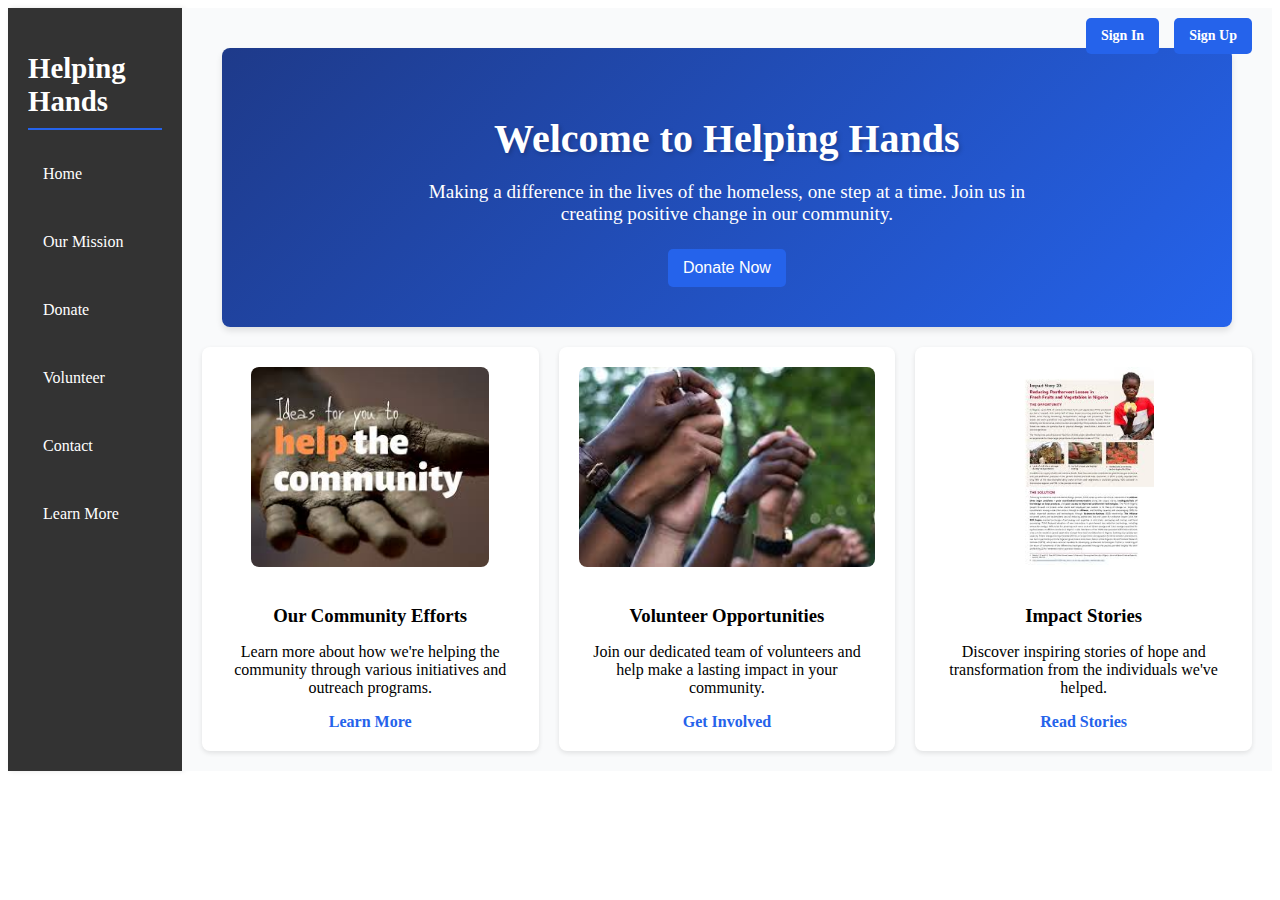
==== index.html @ ac312274 "Add files via upload" ====
<!DOCTYPE html>
<html lang="en">
<head>
    <meta charset="UTF-8">
    <meta name="viewport" content="width=device-width, initial-scale=1.0">
    <title>NGO Website by Gideon/Patrick</title>
    <link rel="stylesheet" href="css/styles.css">
    <style>
        /* Styles for the Sign-In/Sign-Up Section */
        .auth-section {
            position: absolute;
            top: 10px;
            right: 20px;
            display: flex;
            gap: 15px;
        }

        .auth-section a {
            text-decoration: none;
            background-color: #2563eb;
            color: white;
            padding: 10px 15px;
            border-radius: 5px;
            font-size: 14px;
            font-weight: bold;
            text-align: center;
            transition: background-color 0.3s ease;
        }

        .auth-section a:hover {
            background-color: #1e40af;
        }

        /* Container Styles */
        .container {
            position: relative;
            display: flex;
        }

        /* Sidebar Styles */
        .sidebar {
            width: 250px;
            background-color: #333;
            padding: 20px;
            box-shadow: 2px 0 5px rgba(0, 0, 0, 0.1);
        }

        .sidebar h2 {
            margin-bottom: 20px;
        }

        .sidebar nav a {
            display: block;
            text-decoration: none;
            color: white;
            margin: 20px 0;
            padding: 15px;
            border-radius: 5px;
            transition: background-color 0.3s ease;
        }

        .sidebar nav a:hover {
            background-color: #2563eb;
            color: white;
        }

        /* Main Content Styles */
        .main-content {
            flex-grow: 1;
            padding: 20px;
            background-color: #f9fafb;
        }

        .hero-section {
            text-align: center;
            padding: 20px;
            background-color: #1e3a8a;
            color: white;
            border-radius: 8px;
            margin-bottom: 20px;
        }

        .hero-section button {
            background-color: #2563eb;
            color: white;
            border: none;
            padding: 10px 15px;
            border-radius: 5px;
            font-size: 16px;
            cursor: pointer;
        }

        .hero-section button:hover {
            background-color: #1e40af;
        }

        .dashboard-sections {
            display: flex;
            gap: 20px;
            justify-content: space-around;
        }

        .dashboard-card {
            background-color: white;
            box-shadow: 0 2px 5px rgba(0, 0, 0, 0.1);
            padding: 20px;
            border-radius: 8px;
            width: 30%;
            text-align: center;
        }

        .dashboard-card img {
            max-width: 100%;
            border-radius: 8px;
            margin-bottom: 15px;
        }

        .dashboard-card h3 {
            margin-bottom: 10px;
        }

        .dashboard-card a {
            text-decoration: none;
            color: #2563eb;
            font-weight: bold;
        }
        /* Responsive Styles */
@media (max-width: 768px) {
    /* Adjust container to stack vertically */
    .container {
        flex-direction: column;
    }

    /* Adjust sidebar width and layout */
    .sidebar {
        width: 100%;
        padding: 15px;
        text-align: center;
    }

    .sidebar nav a {
        margin: 10px 0;
        padding: 10px;
    }

    /* Adjust main content padding */
    .main-content {
        padding: 15px;
    }

    /* Adjust hero section text and button size */
    .hero-section {
        padding: 15px;
    }

    .hero-section button {
        font-size: 14px;
        padding: 8px 12px;
    }

    /* Adjust dashboard card layout */
    .dashboard-sections {
        flex-direction: column;
        gap: 15px;
    }

    .dashboard-card {
        width: 100%;
    }

    /* Adjust auth-section layout */
    .auth-section {
        position: static;
        justify-content: center;
        margin-bottom: 10px;
    }

    .auth-section a {
        font-size: 12px;
        padding: 8px 10px;
    }
}

@media (max-width: 480px) {
    /* Further adjust sidebar and main content for very small screens */
    .sidebar {
        padding: 10px;
    }

    .sidebar nav a {
        padding: 8px;
        font-size: 14px;
    }

    .main-content {
        padding: 10px;
    }

    .hero-section {
        padding: 10px;
    }

    .hero-section button {
        font-size: 12px;
        padding: 6px 8px;
    }

    /* Adjust dashboard card spacing and width */
    .dashboard-sections {
        gap: 10px;
    }

    .dashboard-card {
        padding: 15px;
    }

    /* Adjust auth-section spacing */
    .auth-section a {
        padding: 6px 8px;
        font-size: 12px;
    }
}

        /* Add new styles for improved features */
        .hero-section {
            /* Existing styles remain... */
            background: linear-gradient(135deg, #1e3a8a 0%, #2563eb 100%);
            padding: 40px 20px;
            margin: 20px;
            box-shadow: 0 4px 6px rgba(0, 0, 0, 0.1);
        }

        .hero-section h1 {
            font-size: 2.5rem;
            margin-bottom: 1rem;
            text-shadow: 2px 2px 4px rgba(0, 0, 0, 0.2);
        }

        .hero-section p {
            font-size: 1.2rem;
            margin-bottom: 1.5rem;
            max-width: 600px;
            margin-left: auto;
            margin-right: auto;
        }

        .dashboard-card {
            /* Existing styles remain... */
            transition: transform 0.3s ease, box-shadow 0.3s ease;
        }

        .dashboard-card:hover {
            transform: translateY(-5px);
            box-shadow: 0 4px 15px rgba(0, 0, 0, 0.15);
        }

        .dashboard-card img {
            /* Existing styles remain... */
            height: 200px;
            object-fit: cover;
        }

        .sidebar h2 {
            color: #fff;
            font-size: 1.8rem;
            padding-bottom: 10px;
            border-bottom: 2px solid #2563eb;
        }

        /* Add animation for buttons */
        .hero-section button, .auth-section a {
            position: relative;
            overflow: hidden;
        }

        .hero-section button:after, .auth-section a:after {
            content: '';
            position: absolute;
            top: 50%;
            left: 50%;
            width: 0;
            height: 0;
            background: rgba(255, 255, 255, 0.2);
            border-radius: 50%;
            transform: translate(-50%, -50%);
            transition: width 0.3s ease, height 0.3s ease;
        }

        .hero-section button:hover:after, .auth-section a:hover:after {
            width: 200px;
            height: 200px;
        }

        /* Improve accessibility */
        .skip-to-main-content {
            position: absolute;
            left: -9999px;
            z-index: 999;
            padding: 1em;
            background-color: white;
            color: #2563eb;
            text-decoration: none;
        }

        .skip-to-main-content:focus {
            left: 50%;
            transform: translateX(-50%);
        }
    </style>
</head>
<body>
    <!-- Add skip link for accessibility -->
    <a href="#main-content" class="skip-to-main-content">Skip to main content</a>

    <div class="container">
        <!-- Sign-In/Sign-Up Section -->
        <div class="auth-section">
            <a href="signin.html">Sign In</a>
            <a href="signup.html">Sign Up</a>
        </div>

        <!-- Sidebar -->
        <aside class="sidebar">
            <h2>Helping Hands</h2>
            <nav>
                <a href="index.html">Home</a>
                <a href="mission.html">Our Mission</a>
                <a href="donate.html">Donate</a>
                <a href="volunteer.html">Volunteer</a>
                <a href="contact.html">Contact</a>
                <a href="learnmore.html">Learn More</a>
            </nav>
        </aside>

        <!-- Main Content Area -->
        <main class="main-content" id="main-content">
            <section class="hero-section">
                <h1>Welcome to Helping Hands</h1>
                <p>Making a difference in the lives of the homeless, one step at a time. Join us in creating positive change in our community.</p>
                <button onclick="document.location.href='donate.html'" aria-label="Donate Now">
                    Donate Now
                </button>
            </section>
            
            <section class="dashboard-sections">
                <!-- Update the dashboard cards with more semantic HTML and better accessibility -->
                <div class="dashboard-card">
                    <img src="hc1.jpg" alt="Volunteers helping community members" loading="lazy">
                    <h3>Our Community Efforts</h3>
                    <p>Learn more about how we're helping the community through various initiatives and outreach programs.</p>
                    <a href="community.html" aria-label="Learn more about our community efforts">Learn More</a>
                </div>
                <div class="dashboard-card">
                    <img src="vu1.jpg" alt="Group of volunteers working together" loading="lazy">
                    <h3>Volunteer Opportunities</h3>
                    <p>Join our dedicated team of volunteers and help make a lasting impact in your community.</p>
                    <a href="volunteer.html" aria-label="Learn about volunteer opportunities">Get Involved</a>
                </div>
                <div class="dashboard-card">
                    <img src="ip1.jpg" alt="Success stories from our community" loading="lazy">
                    <h3>Impact Stories</h3>
                    <p>Discover inspiring stories of hope and transformation from the individuals we've helped.</p>
                    <a href="stories.html" aria-label="Read our impact stories">Read Stories</a>
                </div>
            </section>
        </main>
    </div>

    <!-- Add this line just before closing body tag -->
    <script src="js/main.js"></script>
</body>
</html>
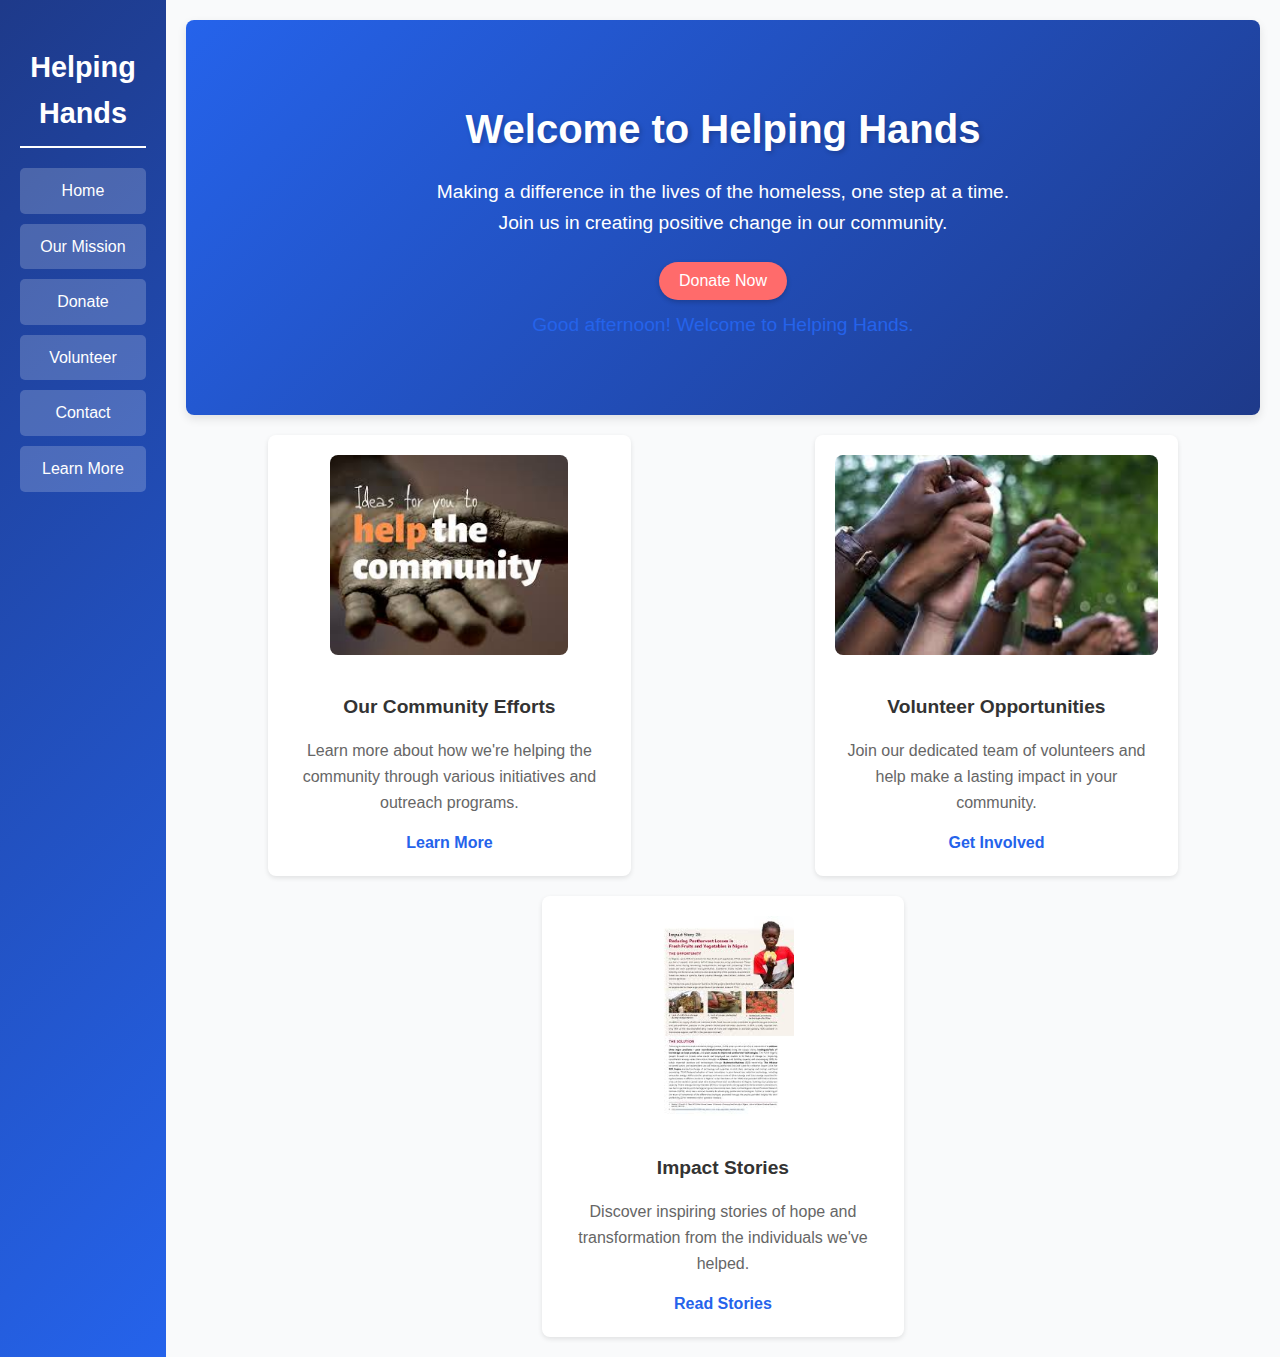
==== commit 7e3ffaf2: "updated index.html" ====
--- a/index.html
+++ b/index.html
@@ -3,301 +3,26 @@
 <head>
     <meta charset="UTF-8">
     <meta name="viewport" content="width=device-width, initial-scale=1.0">
-    <title>NGO Website by Gideon/Patrick</title>
+    <title>Helping Hands | NGO Website</title>
     <link rel="stylesheet" href="css/styles.css">
     <style>
-        /* Styles for the Sign-In/Sign-Up Section */
-        .auth-section {
-            position: absolute;
-            top: 10px;
-            right: 20px;
-            display: flex;
-            gap: 15px;
-        }
-
-        .auth-section a {
-            text-decoration: none;
-            background-color: #2563eb;
-            color: white;
-            padding: 10px 15px;
-            border-radius: 5px;
-            font-size: 14px;
-            font-weight: bold;
-            text-align: center;
-            transition: background-color 0.3s ease;
-        }
-
-        .auth-section a:hover {
-            background-color: #1e40af;
-        }
-
-        /* Container Styles */
-        .container {
-            position: relative;
-            display: flex;
-        }
-
-        /* Sidebar Styles */
-        .sidebar {
-            width: 250px;
-            background-color: #333;
-            padding: 20px;
-            box-shadow: 2px 0 5px rgba(0, 0, 0, 0.1);
-        }
-
-        .sidebar h2 {
-            margin-bottom: 20px;
-        }
-
-        .sidebar nav a {
-            display: block;
-            text-decoration: none;
-            color: white;
-            margin: 20px 0;
-            padding: 15px;
-            border-radius: 5px;
-            transition: background-color 0.3s ease;
-        }
-
-        .sidebar nav a:hover {
-            background-color: #2563eb;
-            color: white;
-        }
-
-        /* Main Content Styles */
-        .main-content {
-            flex-grow: 1;
-            padding: 20px;
-            background-color: #f9fafb;
-        }
-
-        .hero-section {
-            text-align: center;
-            padding: 20px;
-            background-color: #1e3a8a;
-            color: white;
-            border-radius: 8px;
-            margin-bottom: 20px;
-        }
-
-        .hero-section button {
-            background-color: #2563eb;
-            color: white;
-            border: none;
-            padding: 10px 15px;
-            border-radius: 5px;
-            font-size: 16px;
-            cursor: pointer;
-        }
-
-        .hero-section button:hover {
-            background-color: #1e40af;
-        }
-
-        .dashboard-sections {
-            display: flex;
-            gap: 20px;
-            justify-content: space-around;
-        }
-
-        .dashboard-card {
-            background-color: white;
-            box-shadow: 0 2px 5px rgba(0, 0, 0, 0.1);
-            padding: 20px;
-            border-radius: 8px;
-            width: 30%;
-            text-align: center;
-        }
-
-        .dashboard-card img {
-            max-width: 100%;
-            border-radius: 8px;
-            margin-bottom: 15px;
-        }
-
-        .dashboard-card h3 {
-            margin-bottom: 10px;
-        }
-
-        .dashboard-card a {
-            text-decoration: none;
-            color: #2563eb;
-            font-weight: bold;
-        }
-        /* Responsive Styles */
-@media (max-width: 768px) {
-    /* Adjust container to stack vertically */
-    .container {
-        flex-direction: column;
-    }
-
-    /* Adjust sidebar width and layout */
-    .sidebar {
-        width: 100%;
-        padding: 15px;
-        text-align: center;
-    }
-
-    .sidebar nav a {
-        margin: 10px 0;
-        padding: 10px;
-    }
-
-    /* Adjust main content padding */
-    .main-content {
-        padding: 15px;
-    }
-
-    /* Adjust hero section text and button size */
-    .hero-section {
-        padding: 15px;
-    }
-
-    .hero-section button {
-        font-size: 14px;
-        padding: 8px 12px;
-    }
-
-    /* Adjust dashboard card layout */
-    .dashboard-sections {
-        flex-direction: column;
-        gap: 15px;
-    }
-
-    .dashboard-card {
-        width: 100%;
-    }
-
-    /* Adjust auth-section layout */
-    .auth-section {
-        position: static;
-        justify-content: center;
-        margin-bottom: 10px;
-    }
-
-    .auth-section a {
-        font-size: 12px;
-        padding: 8px 10px;
-    }
-}
-
-@media (max-width: 480px) {
-    /* Further adjust sidebar and main content for very small screens */
-    .sidebar {
-        padding: 10px;
-    }
-
-    .sidebar nav a {
-        padding: 8px;
-        font-size: 14px;
-    }
-
-    .main-content {
-        padding: 10px;
-    }
-
-    .hero-section {
-        padding: 10px;
-    }
-
-    .hero-section button {
-        font-size: 12px;
-        padding: 6px 8px;
-    }
-
-    /* Adjust dashboard card spacing and width */
-    .dashboard-sections {
-        gap: 10px;
-    }
-
-    .dashboard-card {
-        padding: 15px;
-    }
-
-    /* Adjust auth-section spacing */
-    .auth-section a {
-        padding: 6px 8px;
-        font-size: 12px;
-    }
-}
-
-        /* Add new styles for improved features */
-        .hero-section {
-            /* Existing styles remain... */
-            background: linear-gradient(135deg, #1e3a8a 0%, #2563eb 100%);
-            padding: 40px 20px;
-            margin: 20px;
-            box-shadow: 0 4px 6px rgba(0, 0, 0, 0.1);
-        }
-
-        .hero-section h1 {
-            font-size: 2.5rem;
-            margin-bottom: 1rem;
-            text-shadow: 2px 2px 4px rgba(0, 0, 0, 0.2);
-        }
-
-        .hero-section p {
-            font-size: 1.2rem;
-            margin-bottom: 1.5rem;
-            max-width: 600px;
-            margin-left: auto;
-            margin-right: auto;
-        }
-
-        .dashboard-card {
-            /* Existing styles remain... */
-            transition: transform 0.3s ease, box-shadow 0.3s ease;
-        }
-
-        .dashboard-card:hover {
-            transform: translateY(-5px);
-            box-shadow: 0 4px 15px rgba(0, 0, 0, 0.15);
-        }
-
-        .dashboard-card img {
-            /* Existing styles remain... */
-            height: 200px;
-            object-fit: cover;
-        }
-
-        .sidebar h2 {
-            color: #fff;
-            font-size: 1.8rem;
-            padding-bottom: 10px;
-            border-bottom: 2px solid #2563eb;
-        }
-
-        /* Add animation for buttons */
-        .hero-section button, .auth-section a {
-            position: relative;
-            overflow: hidden;
-        }
-
-        .hero-section button:after, .auth-section a:after {
-            content: '';
-            position: absolute;
-            top: 50%;
-            left: 50%;
-            width: 0;
-            height: 0;
-            background: rgba(255, 255, 255, 0.2);
-            border-radius: 50%;
-            transform: translate(-50%, -50%);
-            transition: width 0.3s ease, height 0.3s ease;
-        }
-
-        .hero-section button:hover:after, .auth-section a:hover:after {
-            width: 200px;
-            height: 200px;
-        }
-
-        /* Improve accessibility */
+        /* General Body Styling */
+        body {
+            font-family: 'Arial', sans-serif;
+            margin: 0;
+            padding: 0;
+            background-color: #f4f7fc;
+            color: #333;
+            line-height: 1.6;
+        }
+
+        /* Skip Link for Accessibility */
         .skip-to-main-content {
             position: absolute;
             left: -9999px;
             z-index: 999;
             padding: 1em;
-            background-color: white;
+            background-color: #fff;
             color: #2563eb;
             text-decoration: none;
         }
@@ -306,19 +31,165 @@
             left: 50%;
             transform: translateX(-50%);
         }
+
+        /* Container Styling */
+        .container {
+            display: flex;
+        }
+
+        /* Sidebar Styling */
+        .sidebar {
+            width: 250px;
+            background: linear-gradient(135deg, #1e3a8a, #2563eb);
+            color: #fff;
+            padding: 20px;
+            text-align: center;
+            box-shadow: 2px 0 5px rgba(0, 0, 0, 0.1);
+        }
+
+        .sidebar h2 {
+            font-size: 1.8rem;
+            border-bottom: 2px solid #fff;
+            padding-bottom: 10px;
+            margin-bottom: 20px;
+        }
+
+        .sidebar nav a {
+            display: block;
+            text-decoration: none;
+            color: #fff;
+            background-color: rgba(255, 255, 255, 0.2);
+            margin: 10px 0;
+            padding: 10px;
+            border-radius: 5px;
+            font-size: 16px;
+            transition: all 0.3s ease;
+        }
+
+        .sidebar nav a:hover {
+            background-color: #fff;
+            color: #2563eb;
+            font-weight: bold;
+        }
+
+        /* Main Content Styling */
+        .main-content {
+            flex-grow: 1;
+            padding: 20px;
+            background: #f9fafb;
+        }
+
+        /* Hero Section Styling */
+        .hero-section {
+            text-align: center;
+            background: linear-gradient(135deg, #2563eb, #1e3a8a);
+            color: #fff;
+            padding: 50px 20px;
+            margin-bottom: 20px;
+            border-radius: 8px;
+            box-shadow: 0 4px 10px rgba(0, 0, 0, 0.1);
+        }
+
+        .hero-section h1 {
+            font-size: 2.5rem;
+            text-shadow: 2px 2px 5px rgba(0, 0, 0, 0.2);
+            margin-bottom: 1rem;
+        }
+
+        .hero-section p {
+            font-size: 1.2rem;
+            max-width: 600px;
+            margin: 0 auto 1.5rem;
+        }
+
+        .hero-section button {
+            background-color: #ff6b6b;
+            color: #fff;
+            border: none;
+            padding: 10px 20px;
+            border-radius: 25px;
+            font-size: 16px;
+            cursor: pointer;
+            box-shadow: 0 2px 5px rgba(0, 0, 0, 0.2);
+            transition: background-color 0.3s ease, transform 0.2s ease;
+        }
+
+        .hero-section button:hover {
+            background-color: #ff4757;
+            transform: scale(1.05);
+        }
+
+        /* Dashboard Section Styling */
+        .dashboard-sections {
+            display: flex;
+            gap: 20px;
+            justify-content: space-around;
+            flex-wrap: wrap;
+        }
+
+        .dashboard-card {
+            background: #fff;
+            padding: 20px;
+            border-radius: 8px;
+            text-align: center;
+            box-shadow: 0 2px 5px rgba(0, 0, 0, 0.1);
+            width: 30%;
+            min-width: 250px;
+            transition: transform 0.3s ease, box-shadow 0.3s ease;
+        }
+
+        .dashboard-card:hover {
+            transform: translateY(-5px);
+            box-shadow: 0 4px 15px rgba(0, 0, 0, 0.15);
+        }
+
+        .dashboard-card img {
+            max-width: 100%;
+            height: 200px;
+            object-fit: cover;
+            border-radius: 8px;
+            margin-bottom: 10px;
+        }
+
+        .dashboard-card h3 {
+            font-size: 1.2rem;
+            margin-bottom: 10px;
+        }
+
+        .dashboard-card p {
+            font-size: 1rem;
+            color: #666;
+            margin-bottom: 15px;
+        }
+
+        .dashboard-card a {
+            text-decoration: none;
+            color: #2563eb;
+            font-weight: bold;
+        }
+
+        .dashboard-card a:hover {
+            color: #1e3a8a;
+            text-decoration: underline;
+        }
+
+        /* Responsive Design */
+        @media (max-width: 768px) {
+            .container {
+                flex-direction: column;
+            }
+
+            .dashboard-card {
+                width: 100%;
+                margin-bottom: 20px;
+            }
+        }
     </style>
 </head>
 <body>
-    <!-- Add skip link for accessibility -->
     <a href="#main-content" class="skip-to-main-content">Skip to main content</a>
 
     <div class="container">
-        <!-- Sign-In/Sign-Up Section -->
-        <div class="auth-section">
-            <a href="signin.html">Sign In</a>
-            <a href="signup.html">Sign Up</a>
-        </div>
-
         <!-- Sidebar -->
         <aside class="sidebar">
             <h2>Helping Hands</h2>
@@ -332,41 +203,112 @@
             </nav>
         </aside>
 
-        <!-- Main Content Area -->
+        <!-- Main Content -->
         <main class="main-content" id="main-content">
             <section class="hero-section">
                 <h1>Welcome to Helping Hands</h1>
                 <p>Making a difference in the lives of the homeless, one step at a time. Join us in creating positive change in our community.</p>
-                <button onclick="document.location.href='donate.html'" aria-label="Donate Now">
-                    Donate Now
-                </button>
+                <button onclick="document.location.href='donate.html'">Donate Now</button>
             </section>
             
             <section class="dashboard-sections">
-                <!-- Update the dashboard cards with more semantic HTML and better accessibility -->
                 <div class="dashboard-card">
-                    <img src="hc1.jpg" alt="Volunteers helping community members" loading="lazy">
+                    <img src="hc1.jpg" alt="Community Assistance">
                     <h3>Our Community Efforts</h3>
                     <p>Learn more about how we're helping the community through various initiatives and outreach programs.</p>
-                    <a href="community.html" aria-label="Learn more about our community efforts">Learn More</a>
+                    <a href="community.html">Learn More</a>
                 </div>
                 <div class="dashboard-card">
-                    <img src="vu1.jpg" alt="Group of volunteers working together" loading="lazy">
+                    <img src="vu1.jpg" alt="Volunteer Work">
                     <h3>Volunteer Opportunities</h3>
                     <p>Join our dedicated team of volunteers and help make a lasting impact in your community.</p>
-                    <a href="volunteer.html" aria-label="Learn about volunteer opportunities">Get Involved</a>
+                    <a href="volunteer.html">Get Involved</a>
                 </div>
                 <div class="dashboard-card">
-                    <img src="ip1.jpg" alt="Success stories from our community" loading="lazy">
+                    <img src="ip1.jpg" alt="Impact Stories">
                     <h3>Impact Stories</h3>
                     <p>Discover inspiring stories of hope and transformation from the individuals we've helped.</p>
-                    <a href="stories.html" aria-label="Read our impact stories">Read Stories</a>
+                    <a href="stories.html">Read Stories</a>
                 </div>
             </section>
         </main>
     </div>
-
-    <!-- Add this line just before closing body tag -->
-    <script src="js/main.js"></script>
+    <script>
+        // JavaScript code to enhance interactivity and dynamics
+    
+        // Function to display a dynamic welcome message
+        document.addEventListener("DOMContentLoaded", () => {
+            const welcomeMessage = document.createElement("p");
+            const currentHour = new Date().getHours();
+            let message = "Welcome!";
+    
+            if (currentHour < 12) {
+                message = "Good morning! Welcome to Helping Hands.";
+            } else if (currentHour < 18) {
+                message = "Good afternoon! Welcome to Helping Hands.";
+            } else {
+                message = "Good evening! Welcome to Helping Hands.";
+            }
+    
+            welcomeMessage.textContent = message;
+            welcomeMessage.style.fontSize = "1.2rem";
+            welcomeMessage.style.marginTop = "10px";
+            welcomeMessage.style.color = "#2563eb";
+    
+            const heroSection = document.querySelector(".hero-section");
+            heroSection.appendChild(welcomeMessage);
+        });
+    
+        // Smooth scroll for sidebar links
+        document.querySelectorAll(".sidebar nav a").forEach(link => {
+            link.addEventListener("click", event => {
+                const targetId = link.getAttribute("href").split(".html")[0];
+                const targetElement = document.querySelector(`#${targetId}`);
+                if (targetElement) {
+                    event.preventDefault();
+                    targetElement.scrollIntoView({ behavior: "smooth" });
+                }
+            });
+        });
+    
+        // Highlight the active link in the sidebar
+        document.querySelectorAll(".sidebar nav a").forEach(link => {
+            link.addEventListener("click", () => {
+                document.querySelectorAll(".sidebar nav a").forEach(l => l.classList.remove("active"));
+                link.classList.add("active");
+            });
+        });
+    
+        // Add hover animations for dashboard cards
+        document.querySelectorAll(".dashboard-card").forEach(card => {
+            card.addEventListener("mouseover", () => {
+                card.style.transform = "scale(1.05)";
+                card.style.boxShadow = "0 6px 20px rgba(0, 0, 0, 0.2)";
+            });
+    
+            card.addEventListener("mouseleave", () => {
+                card.style.transform = "scale(1)";
+                card.style.boxShadow = "0 4px 15px rgba(0, 0, 0, 0.1)";
+            });
+        });
+    
+        // Alert message when user clicks on "Donate Now"
+        const donateButton = document.querySelector(".hero-section button");
+        donateButton.addEventListener("click", () => {
+            alert("Thank you for your generosity! Redirecting to the Donate page...");
+        });
+    
+        // Real-time date display in the sidebar
+        const sidebar = document.querySelector(".sidebar");
+        const dateElement = document.createElement("p");
+        dateElement.style.color = "#fff";
+        dateElement.style.marginTop = "15px";
+        setInterval(() => {
+            const now = new Date();
+            dateElement.textContent = `Today's Date: ${now.toLocaleDateString()} - ${now.toLocaleTimeString()}`;
+        }, 1000);
+        sidebar.appendChild(dateElement);
+    </script>
+    
 </body>
 </html>
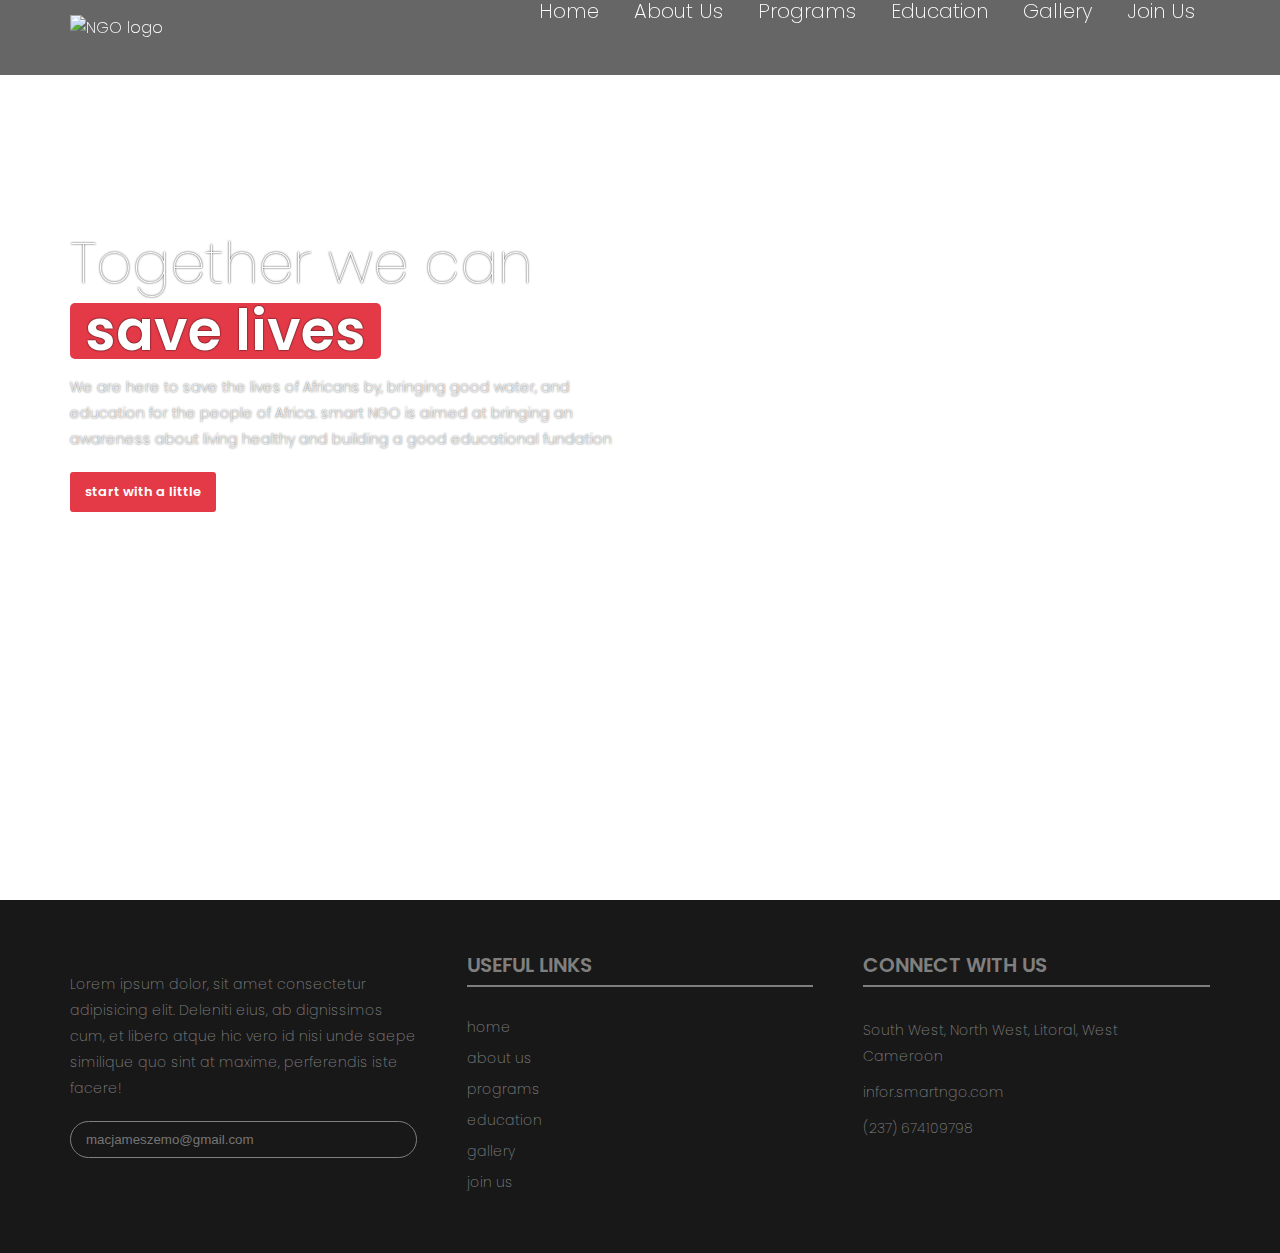
==== commit 0aa8d6ee: "Add files via upload" ====
--- a/index.html
+++ b/index.html
@@ -3,312 +3,100 @@
 <head>
     <meta charset="UTF-8">
     <meta name="viewport" content="width=device-width, initial-scale=1.0">
-    <title>Helping Hands | NGO Website</title>
-    <link rel="stylesheet" href="css/styles.css">
-    <style>
-        /* General Body Styling */
-        body {
-            font-family: 'Arial', sans-serif;
-            margin: 0;
-            padding: 0;
-            background-color: #f4f7fc;
-            color: #333;
-            line-height: 1.6;
-        }
-
-        /* Skip Link for Accessibility */
-        .skip-to-main-content {
-            position: absolute;
-            left: -9999px;
-            z-index: 999;
-            padding: 1em;
-            background-color: #fff;
-            color: #2563eb;
-            text-decoration: none;
-        }
-
-        .skip-to-main-content:focus {
-            left: 50%;
-            transform: translateX(-50%);
-        }
-
-        /* Container Styling */
-        .container {
-            display: flex;
-        }
-
-        /* Sidebar Styling */
-        .sidebar {
-            width: 250px;
-            background: linear-gradient(135deg, #1e3a8a, #2563eb);
-            color: #fff;
-            padding: 20px;
-            text-align: center;
-            box-shadow: 2px 0 5px rgba(0, 0, 0, 0.1);
-        }
-
-        .sidebar h2 {
-            font-size: 1.8rem;
-            border-bottom: 2px solid #fff;
-            padding-bottom: 10px;
-            margin-bottom: 20px;
-        }
-
-        .sidebar nav a {
-            display: block;
-            text-decoration: none;
-            color: #fff;
-            background-color: rgba(255, 255, 255, 0.2);
-            margin: 10px 0;
-            padding: 10px;
-            border-radius: 5px;
-            font-size: 16px;
-            transition: all 0.3s ease;
-        }
-
-        .sidebar nav a:hover {
-            background-color: #fff;
-            color: #2563eb;
-            font-weight: bold;
-        }
-
-        /* Main Content Styling */
-        .main-content {
-            flex-grow: 1;
-            padding: 20px;
-            background: #f9fafb;
-        }
-
-        /* Hero Section Styling */
-        .hero-section {
-            text-align: center;
-            background: linear-gradient(135deg, #2563eb, #1e3a8a);
-            color: #fff;
-            padding: 50px 20px;
-            margin-bottom: 20px;
-            border-radius: 8px;
-            box-shadow: 0 4px 10px rgba(0, 0, 0, 0.1);
-        }
-
-        .hero-section h1 {
-            font-size: 2.5rem;
-            text-shadow: 2px 2px 5px rgba(0, 0, 0, 0.2);
-            margin-bottom: 1rem;
-        }
-
-        .hero-section p {
-            font-size: 1.2rem;
-            max-width: 600px;
-            margin: 0 auto 1.5rem;
-        }
-
-        .hero-section button {
-            background-color: #ff6b6b;
-            color: #fff;
-            border: none;
-            padding: 10px 20px;
-            border-radius: 25px;
-            font-size: 16px;
-            cursor: pointer;
-            box-shadow: 0 2px 5px rgba(0, 0, 0, 0.2);
-            transition: background-color 0.3s ease, transform 0.2s ease;
-        }
-
-        .hero-section button:hover {
-            background-color: #ff4757;
-            transform: scale(1.05);
-        }
-
-        /* Dashboard Section Styling */
-        .dashboard-sections {
-            display: flex;
-            gap: 20px;
-            justify-content: space-around;
-            flex-wrap: wrap;
-        }
-
-        .dashboard-card {
-            background: #fff;
-            padding: 20px;
-            border-radius: 8px;
-            text-align: center;
-            box-shadow: 0 2px 5px rgba(0, 0, 0, 0.1);
-            width: 30%;
-            min-width: 250px;
-            transition: transform 0.3s ease, box-shadow 0.3s ease;
-        }
-
-        .dashboard-card:hover {
-            transform: translateY(-5px);
-            box-shadow: 0 4px 15px rgba(0, 0, 0, 0.15);
-        }
-
-        .dashboard-card img {
-            max-width: 100%;
-            height: 200px;
-            object-fit: cover;
-            border-radius: 8px;
-            margin-bottom: 10px;
-        }
-
-        .dashboard-card h3 {
-            font-size: 1.2rem;
-            margin-bottom: 10px;
-        }
-
-        .dashboard-card p {
-            font-size: 1rem;
-            color: #666;
-            margin-bottom: 15px;
-        }
-
-        .dashboard-card a {
-            text-decoration: none;
-            color: #2563eb;
-            font-weight: bold;
-        }
-
-        .dashboard-card a:hover {
-            color: #1e3a8a;
-            text-decoration: underline;
-        }
-
-        /* Responsive Design */
-        @media (max-width: 768px) {
-            .container {
-                flex-direction: column;
-            }
-
-            .dashboard-card {
-                width: 100%;
-                margin-bottom: 20px;
-            }
-        }
-    </style>
+    <title>Smart NGO</title>
+    <link rel="stylesheet" href="style.css">
 </head>
 <body>
-    <a href="#main-content" class="skip-to-main-content">Skip to main content</a>
 
+    <div class="fullcontainer banner" id="homesection">
+        <header>
+            <div class="container">
+                <div class="logo">
+                    <img src="images/smart logo.JPG" alt="NGO logo">
+                </div>
+                
+                <nav>
+                    <ul>
+                        <li>
+                            <a href="home.html">home</a>
+                        </li>
+                        <li>
+                            <a href="about.html">about us</a>
+                        </li>
+                        <li>
+                            <a href="programs.html">programs</a>
+                        </li>
+                        <li>
+                            <a href="educate.html">education</a>
+                        </li>
+                        <li>
+                            <a href="galery.html">gallery</a>
+                        </li>
+                        <li>
+                            <a href="join.html">join us</a>
+                        </li>
+                    </ul>
+                </nav>
+            
+            </div>
+        </header>
     <div class="container">
-        <!-- Sidebar -->
-        <aside class="sidebar">
-            <h2>Helping Hands</h2>
-            <nav>
-                <a href="index.html">Home</a>
-                <a href="mission.html">Our Mission</a>
-                <a href="donate.html">Donate</a>
-                <a href="volunteer.html">Volunteer</a>
-                <a href="contact.html">Contact</a>
-                <a href="learnmore.html">Learn More</a>
-            </nav>
-        </aside>
+        <h1>Together we can <span>save lives</span></h1>
+        <p>
+            We are here to save the lives of Africans by, bringing good water, and education for the people of Africa. smart NGO is aimed at bringing an awareness about living healthy and building a good educational fundation
+        </p>
+        <button>start with a little</button>
+    </div>
+</div>
+<!--home section end here-->
 
-        <!-- Main Content -->
-        <main class="main-content" id="main-content">
-            <section class="hero-section">
-                <h1>Welcome to Helping Hands</h1>
-                <p>Making a difference in the lives of the homeless, one step at a time. Join us in creating positive change in our community.</p>
-                <button onclick="document.location.href='donate.html'">Donate Now</button>
-            </section>
-            
-            <section class="dashboard-sections">
-                <div class="dashboard-card">
-                    <img src="hc1.jpg" alt="Community Assistance">
-                    <h3>Our Community Efforts</h3>
-                    <p>Learn more about how we're helping the community through various initiatives and outreach programs.</p>
-                    <a href="community.html">Learn More</a>
-                </div>
-                <div class="dashboard-card">
-                    <img src="vu1.jpg" alt="Volunteer Work">
-                    <h3>Volunteer Opportunities</h3>
-                    <p>Join our dedicated team of volunteers and help make a lasting impact in your community.</p>
-                    <a href="volunteer.html">Get Involved</a>
-                </div>
-                <div class="dashboard-card">
-                    <img src="ip1.jpg" alt="Impact Stories">
-                    <h3>Impact Stories</h3>
-                    <p>Discover inspiring stories of hope and transformation from the individuals we've helped.</p>
-                    <a href="stories.html">Read Stories</a>
-                </div>
-            </section>
-        </main>
+<footer>
+    <div class="container">
+        <div class="newslettercontainer">
+            <img src="images/smart logo.JPG" alt="" />
+            <p>
+                Lorem ipsum dolor, sit amet consectetur adipisicing elit. Deleniti eius, ab dignissimos cum, et libero atque hic vero id nisi unde saepe similique quo sint at maxime, perferendis iste facere!
+            </p>
+            <input type="text" placeholder="macjameszemo@gmail.com" />
+        </div>
+
+        <div class="linkscontainer">
+            <div class="title">USEFUL LINKS</div>
+
+            <ul>
+                <li>
+                    <a href="home.html">home</a>
+                </li>
+                <li>
+                    <a href="about.html">about us</a>
+                </li>
+                <li>
+                    <a href="galery.html">programs</a>
+                </li>
+                <li>
+                    <a href="home.html">education</a>
+                </li>
+                <li>
+                    <a href="educate.html">gallery</a>
+                </li>
+                <li>
+                    <a href="join.html">join us</a>
+                </li>
+            </ul>
+
+        </div>
+
+        <div class="connectcontainer">
+            <div class="title">connect with us</div>
+            <p>
+                South West, North West, Litoral, West <br />
+                Cameroon
+            </p>
+            <p>infor.smartngo.com</p>
+            <p>(237) 674109798</p>
+        </div>
     </div>
-    <script>
-        // JavaScript code to enhance interactivity and dynamics
-    
-        // Function to display a dynamic welcome message
-        document.addEventListener("DOMContentLoaded", () => {
-            const welcomeMessage = document.createElement("p");
-            const currentHour = new Date().getHours();
-            let message = "Welcome!";
-    
-            if (currentHour < 12) {
-                message = "Good morning! Welcome to Helping Hands.";
-            } else if (currentHour < 18) {
-                message = "Good afternoon! Welcome to Helping Hands.";
-            } else {
-                message = "Good evening! Welcome to Helping Hands.";
-            }
-    
-            welcomeMessage.textContent = message;
-            welcomeMessage.style.fontSize = "1.2rem";
-            welcomeMessage.style.marginTop = "10px";
-            welcomeMessage.style.color = "#2563eb";
-    
-            const heroSection = document.querySelector(".hero-section");
-            heroSection.appendChild(welcomeMessage);
-        });
-    
-        // Smooth scroll for sidebar links
-        document.querySelectorAll(".sidebar nav a").forEach(link => {
-            link.addEventListener("click", event => {
-                const targetId = link.getAttribute("href").split(".html")[0];
-                const targetElement = document.querySelector(`#${targetId}`);
-                if (targetElement) {
-                    event.preventDefault();
-                    targetElement.scrollIntoView({ behavior: "smooth" });
-                }
-            });
-        });
-    
-        // Highlight the active link in the sidebar
-        document.querySelectorAll(".sidebar nav a").forEach(link => {
-            link.addEventListener("click", () => {
-                document.querySelectorAll(".sidebar nav a").forEach(l => l.classList.remove("active"));
-                link.classList.add("active");
-            });
-        });
-    
-        // Add hover animations for dashboard cards
-        document.querySelectorAll(".dashboard-card").forEach(card => {
-            card.addEventListener("mouseover", () => {
-                card.style.transform = "scale(1.05)";
-                card.style.boxShadow = "0 6px 20px rgba(0, 0, 0, 0.2)";
-            });
-    
-            card.addEventListener("mouseleave", () => {
-                card.style.transform = "scale(1)";
-                card.style.boxShadow = "0 4px 15px rgba(0, 0, 0, 0.1)";
-            });
-        });
-    
-        // Alert message when user clicks on "Donate Now"
-        const donateButton = document.querySelector(".hero-section button");
-        donateButton.addEventListener("click", () => {
-            alert("Thank you for your generosity! Redirecting to the Donate page...");
-        });
-    
-        // Real-time date display in the sidebar
-        const sidebar = document.querySelector(".sidebar");
-        const dateElement = document.createElement("p");
-        dateElement.style.color = "#fff";
-        dateElement.style.marginTop = "15px";
-        setInterval(() => {
-            const now = new Date();
-            dateElement.textContent = `Today's Date: ${now.toLocaleDateString()} - ${now.toLocaleTimeString()}`;
-        }, 1000);
-        sidebar.appendChild(dateElement);
-    </script>
-    
+ </footer>
+
 </body>
-</html>
+</html>--- a/style.css
+++ b/style.css
@@ -0,0 +1,565 @@
+@import url('https://fonts.googleapis.com/css2?family=Poppins:ital,wght@0,100;0,200;0,300;0,400;0,500;0,600;0,700;0,800;0,900;1,100;1,200;1,300;1,400;1,500;1,600;1,700;1,800;1,900&display=swap');
+
+:root {
+    --themeRed:#e43a47;
+    --grey: #efefef;
+}
+
+html{
+    scroll-behavior: smooth;
+}
+
+button,
+body {
+        font-family: "Poppins", sans-serif;
+        font-weight: 200;
+        font-style: normal;
+}
+
+* {
+    margin: 0;
+    padding: 0;
+    box-sizing: border-box;
+}
+
+p {
+    font-size: 14px;
+    line-height: 26px;
+}
+
+.fullcontainer {
+    width: 100%;
+    color: #ffffff !important;
+}
+
+.container {
+    width: 1140px;
+    margin: auto;
+}
+
+.sectionTitle {
+    width: 300px;
+    border-bottom: 3px solid var(--themeRed);
+    text-align: center;
+    font-size: 2rem;
+    font-weight: 200;
+    margin: 0 auto 50px;
+    position: relative;
+    padding: 10px 0;
+    text-transform: uppercase;
+}
+
+.sectionTitle::after {
+    display: inline-block;
+    content: "";
+    height: 15px;
+    width: 15px;
+    background-color: var(--themeRed);
+    position: absolute;
+    left: calc(50% - 10px);
+    top: calc(75% - 7px);
+    transform: rotate(45deg) translate(50%, 50%);
+    border: 3px solid #fff;
+}
+
+header {
+    width: 100%;
+    background-color:  rgba(0,0,0,0.6);
+    position: fixed;
+    z-index: 2;
+}
+
+header .container {
+    display: flex;
+    justify-content: space-between;
+}
+
+header .container .logo {
+    padding: 15px 0;
+    height: 75px;
+}
+
+header .container .logo img {
+    height: 100%;
+}
+
+header nav ul {
+    list-style-type: none;
+}
+
+header nav ul li {
+    display: inline-block;
+}
+
+header nav ul li a {
+    display: inline-block;
+    height: 75%;
+    line-height: 100%;
+    padding: 0 15px;
+    text-decoration: none;
+    text-transform: capitalize;
+    font-size: 20px;
+    color: #fff;
+    transition: 0.3s;
+}
+
+header nav ul li a:hover {
+    background-color: var(--themeRed);
+}
+
+.banner {
+    min-height: 100vh;
+    width: 100%;
+    background-image: url("../images/banner.jpg");
+    background-size: cover;
+    background-attachment: fixed;
+}
+
+.banner h1 {
+    margin-top: 230px;
+    display: inline-block;
+    font-size: 3.5rem;
+    color: #ffffff !important;
+    text-shadow: 0 0 2px #000;
+    width: 50%;
+    line-height: 4.2rem;
+    font-weight: 100;
+}
+
+.banner h1 span {
+    background-color: var(--themeRed);
+    display: inline-block;
+    line-height: 3.5rem;
+    padding: 0 15px;
+    font-weight: 600;
+    border-radius: 5px;
+}
+
+.banner p {
+    color: #ffffff !important;
+    width: 50%;
+    text-shadow: 0 0 2px #000;
+    margin-top: 10px;
+}
+
+.banner button {
+    background-color: var(--themeRed);
+    border: 0;
+    outline: none;
+    color: #fff;
+    padding: 10px 15px;
+    margin-top: 20px;
+    font-size: 13px;
+    border-radius: 3px;
+    font-weight: 600;
+} 
+
+/* home style end*/
+
+#aboutsection .cards {
+    color: #ffffff;
+    display: flex;
+    flex-wrap: wrap;
+    justify-content: space-between;
+    margin-top: 5%;
+    position: relative;
+    height: 245px;
+    border: 3px solid #fff;
+}
+
+
+#aboutsection .cards > div {
+    width: 350px;
+    background-color: var(--grey);
+    padding: 35px;
+    color: #444;
+    text-align: center;
+    border-radius: 5px;
+    height:  215px;
+    border: 1px solid #ccc;
+    transition: 0.4s;
+    border: 3px solid #fff;
+
+}
+
+#aboutsection .cards > div:hover {
+    width: 400px;
+    margin-top: -20px;
+    border-color: var(--themeRed);
+    padding: 55px;
+    height: auto;
+}
+
+#aboutsection .cards > div .title {
+    font-size: 18px;
+    font-weight: 600;
+    text-transform: uppercase;
+}
+
+#aboutsection .cards > div p {
+    font-size: 14px;
+    margin-top: 15px;
+}
+
+#aboutsection .cards > div button {
+    border: 1px solid var(--themeRed);
+    outline: none;
+    padding: 7px 15px;
+    margin-top: 15px;
+    font-size: 12px;
+    border-radius: 3px;
+    cursor: pointer;
+    transition: 0.3s;
+}
+
+#aboutsection .cards > div:hover button {
+    background-color: var(--themeRed);
+    color: #fff;
+}
+/*aboutsection end*/
+
+/*programs section*/
+
+.programs {
+    background-color: #e2e2e2;
+}
+
+.programs .boxcontainer {
+    display: grid;
+    grid-template-columns: repeat(4,1fr);
+    grid-gap: 50px;
+}
+
+.programs .boxcontainer .box {
+    background-color: #fff;
+    text-align: center;
+    padding-bottom: 25px;
+    border-radius: 5px;
+    box-shadow: 0 0 3px 0 #c5c5c5;
+    position: relative;
+    margin-bottom: 15px;
+}
+
+.programs .boxcontainer .box .cardimage {
+    width: 100%;
+    height: 300px;
+    background-position: center;
+    background-size: cover;
+    position: relative;
+    overflow: hidden;
+    border-radius: 5px 5px 0 0;
+}
+
+.programs .boxcontainer .box .cardimage:after {
+    width: 100%;
+    height: 100%;
+    background-position: center;
+    background-size: cover;
+    content: "";
+    position: absolute;
+    left: 0;
+    top: 0;
+    filter: grayscale(100%);
+    transition: 0.4s;
+}
+
+.programs .boxcontainer .box:nth-child(1) .cardimage,
+.programs .boxcontainer .box:nth-child(1) .cardimage:after {
+    background-image: url("../images/programs/claa.jpg");
+}
+
+.programs .boxcontainer .box:nth-child(2) .cardimage,
+.programs .boxcontainer .box:nth-child(2) .cardimage:after {
+    background-image: url("../images/programs/boya.jpg");
+}
+
+.programs .boxcontainer .box:nth-child(3) .cardimage,
+.programs .boxcontainer .box:nth-child(3) .cardimage:after {
+    background-image: url("../images/programs/st.jpg");
+}
+
+.programs .boxcontainer .box:nth-child(4) .cardimage,
+.programs .boxcontainer .box:nth-child(4) .cardimage:after {
+    background-image: url("../images/programs/wat.jpg");
+}
+
+.programs .boxcontainer .box:hover .cardimage:after {
+    top: 100%;
+}
+
+.programs .boxcontainer .box .programtitle {
+    font-size: 16px;
+    margin-top: 15px;
+    font-weight: 600;
+    color: #444;
+}
+
+.programs .boxcontainer .box .donationcount {
+    font-size: 13px;
+    font-weight: 600;
+    color: #444;
+    margin-top: 10px;
+}
+
+.programs .boxcontainer .box .donationcount span {
+    color: var(--themeRed);
+}
+
+.programs .boxcontainer .box button {
+    position: absolute;
+    left: 50%;
+    background-color: var(--themeRed);
+    color: #fff;
+    transform: translate(-50%);
+    bottom: -15px;
+    border-radius: 60px;
+    padding: 7px 15px;
+    border: 0;
+    outline: none;
+    cursor: pointer;
+}
+.programs .boxcontainer .box :hover button{
+    background-color: cyan;
+}
+/*program end*/
+
+/* education start*/
+
+.education {
+    height: 100vh;
+    overflow: hidden;
+    position: relative;
+}
+
+.education .videoplayer {
+    position: absolute;
+    top: 50%;
+    left: 50%;
+    width: 100%;
+    transform: translate(-50%, -50%);
+}
+.education .sectionTitle {
+    color: #fff;
+    text-shadow: #000;
+}
+
+.education .educationcontainer {
+    position: absolute;
+    background-color: #00000096;
+    width: 600px;
+    top: 35vh;
+    color: #fff;
+    text-shadow: 0 0 3px #000;
+    padding: 30px;
+}
+
+.education .educationcontainer h3 {
+    font-size: 35px;
+    font-weight: 300;
+}
+
+.education .educationcontainer p {
+    font-size: 15px;
+    line-height: 20px;
+    margin: 10px 0 30px;
+}
+
+.education .educationcontainer button {
+    background-color: var(--themeRed);
+    border: 0;
+    color: #fff;
+    padding: 10px 25px;
+    font-weight: bold;
+    font-size: 14px;
+    outline: none;
+}
+
+.gallery .gallerycontainer {
+    column-count: 4;
+    column-gap: 20px;
+}
+
+.gallery .gallerycontainer .item {
+    position: relative;
+    margin-bottom: 20px;
+    overflow: hidden;
+}
+
+.gallery .gallerycontainer img {
+    width: 100%;
+    display: block;
+    transition: 0.4s;
+}
+
+.gallery .gallerycontainer .title {
+    position: absolute;
+    background-color: var(--grey);
+    padding: 5px;
+    margin: 5px;
+    border-radius: 5px;
+    font-size: 13px;
+    font-weight: bold;
+    opacity: 0;
+    z-index: 1;
+    transition: 0.4s;
+}
+
+.gallery .gallerycontainer .item:hover .title {
+    opacity: 1;
+}
+
+.gallery .gallerycontainer .item:hover img {
+    transform: scale(1.2);
+}
+
+.join {
+    background-image: url(images/1.jpg);
+    color: #fff;
+}
+.join .joinTitle {
+    font-size: 40px;
+    font-weight: 100;
+}
+
+.join .joinTitle span{
+    font-weight: 600;
+}
+
+.join button {
+    padding: 7px 15px;
+    margin-top: 20px;
+    border: 0;
+    outline: none;
+    font-weight: 600;
+    font-size: 16px;
+}
+
+.join button.joinNow {
+    margin-right: 10px;
+    background-color: #424242;
+    color: #fff;
+}
+
+.join button.adoption{
+    background-color: var(--themeRed);
+}
+
+footer {
+    background-color: #181818;
+    color: #7f7f7f;
+    padding: 50px 0;
+    font-size: 14px;
+}
+
+footer .container {
+    display: grid;
+    grid-template-columns: 1fr 1fr 1fr;
+    grid-gap: 50px;
+}
+
+footer .title {
+    font-size: 20px;
+    font-weight: 600;
+    text-transform: uppercase;
+    border-bottom: 2px solid;
+    margin-bottom: 30px;
+    padding: 0 0 5px 0;
+}
+
+footer p{
+    margin-bottom: 10px;
+}
+
+footer .linkscontainer ul{
+    list-style-type: none;
+}
+
+footer .linkscontainer ul li a {
+    text-decoration: none;
+    color: #7f7f7f;
+    margin-bottom: 10px;
+    display: inline-block;
+}
+
+footer .newslettercontainer img {
+    height: 40px;
+    margin-bottom: 11px;
+}
+
+footer .newslettercontainer input {
+    background-color: transparent;
+    border: 1px solid #7f7f7f;
+    outline: none;
+    padding: 10px 15px;
+    width: 100%;
+    margin-top: 10px;
+    color: #ccc;
+    border-radius: 30px;
+}
+
+/* footer end*/
+
+@media screen and (max-width: 1140px) {
+    .container {
+        width: 100%;
+        padding: 0 15px;
+    }
+}
+
+@media screen and (max-width: 1080px) {
+    .banner h1 {
+        margin-top: 200px;
+    }
+    #aboutsection .cards {
+        justify-content: space-around;
+        height: auto;
+    }
+
+    #aboutsection .cards > div {
+        margin: 10px 0;
+    }
+}
+
+@media screen and (max-width: 1024px) {
+    .banner {
+        background-position-x: 45%;
+    }
+    .banner h1 {
+        font-size: 2.5rem;
+    }
+
+    .banner .boxcontainer {
+        grid-template-columns: repeat(2, 1fr);
+    }
+}
+
+@media screen and (max-width: 768px) {
+    header nav {
+        position: relative;
+        border: 2px solid #fff;
+        height: 30px;
+        width: 30px;
+        margin-top: 20px;
+        border-radius: 5px;
+    }
+
+    header nav:after {
+        top: 17px;
+    }
+
+    header nav:before {
+        top: 7px;
+    }
+}
+
+#aboutsection.fullcontainer {
+    color: #444 !important;
+}
+
+.programs.fullcontainer {
+    color: #444 !important;
+}
+
+.gallery.fullcontainer {
+    color: #444 !important;
+}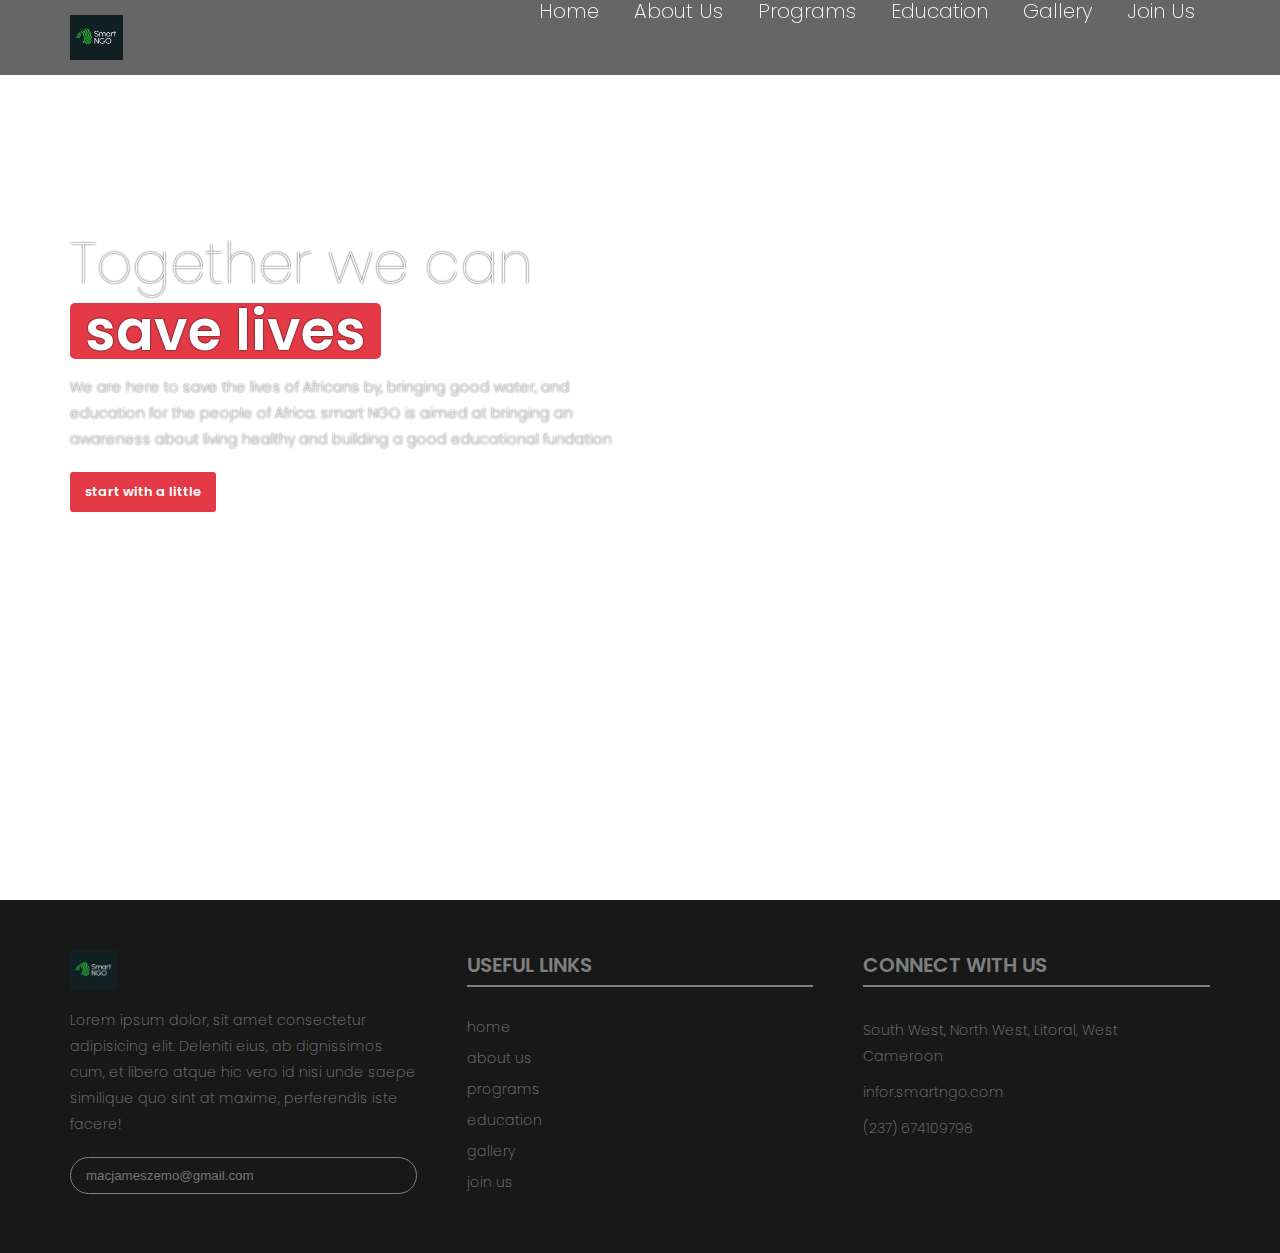
==== commit b64b063b: "index.html" ====
--- a/index.html
+++ b/index.html
@@ -12,7 +12,7 @@
         <header>
             <div class="container">
                 <div class="logo">
-                    <img src="images/smart logo.JPG" alt="NGO logo">
+                    <img src="smart logo.JPG" alt="NGO logo">
                 </div>
                 
                 <nav>
@@ -53,7 +53,7 @@
 <footer>
     <div class="container">
         <div class="newslettercontainer">
-            <img src="images/smart logo.JPG" alt="" />
+            <img src="smart logo.JPG" alt="" />
             <p>
                 Lorem ipsum dolor, sit amet consectetur adipisicing elit. Deleniti eius, ab dignissimos cum, et libero atque hic vero id nisi unde saepe similique quo sint at maxime, perferendis iste facere!
             </p>
@@ -99,4 +99,4 @@
  </footer>
 
 </body>
-</html>+</html>
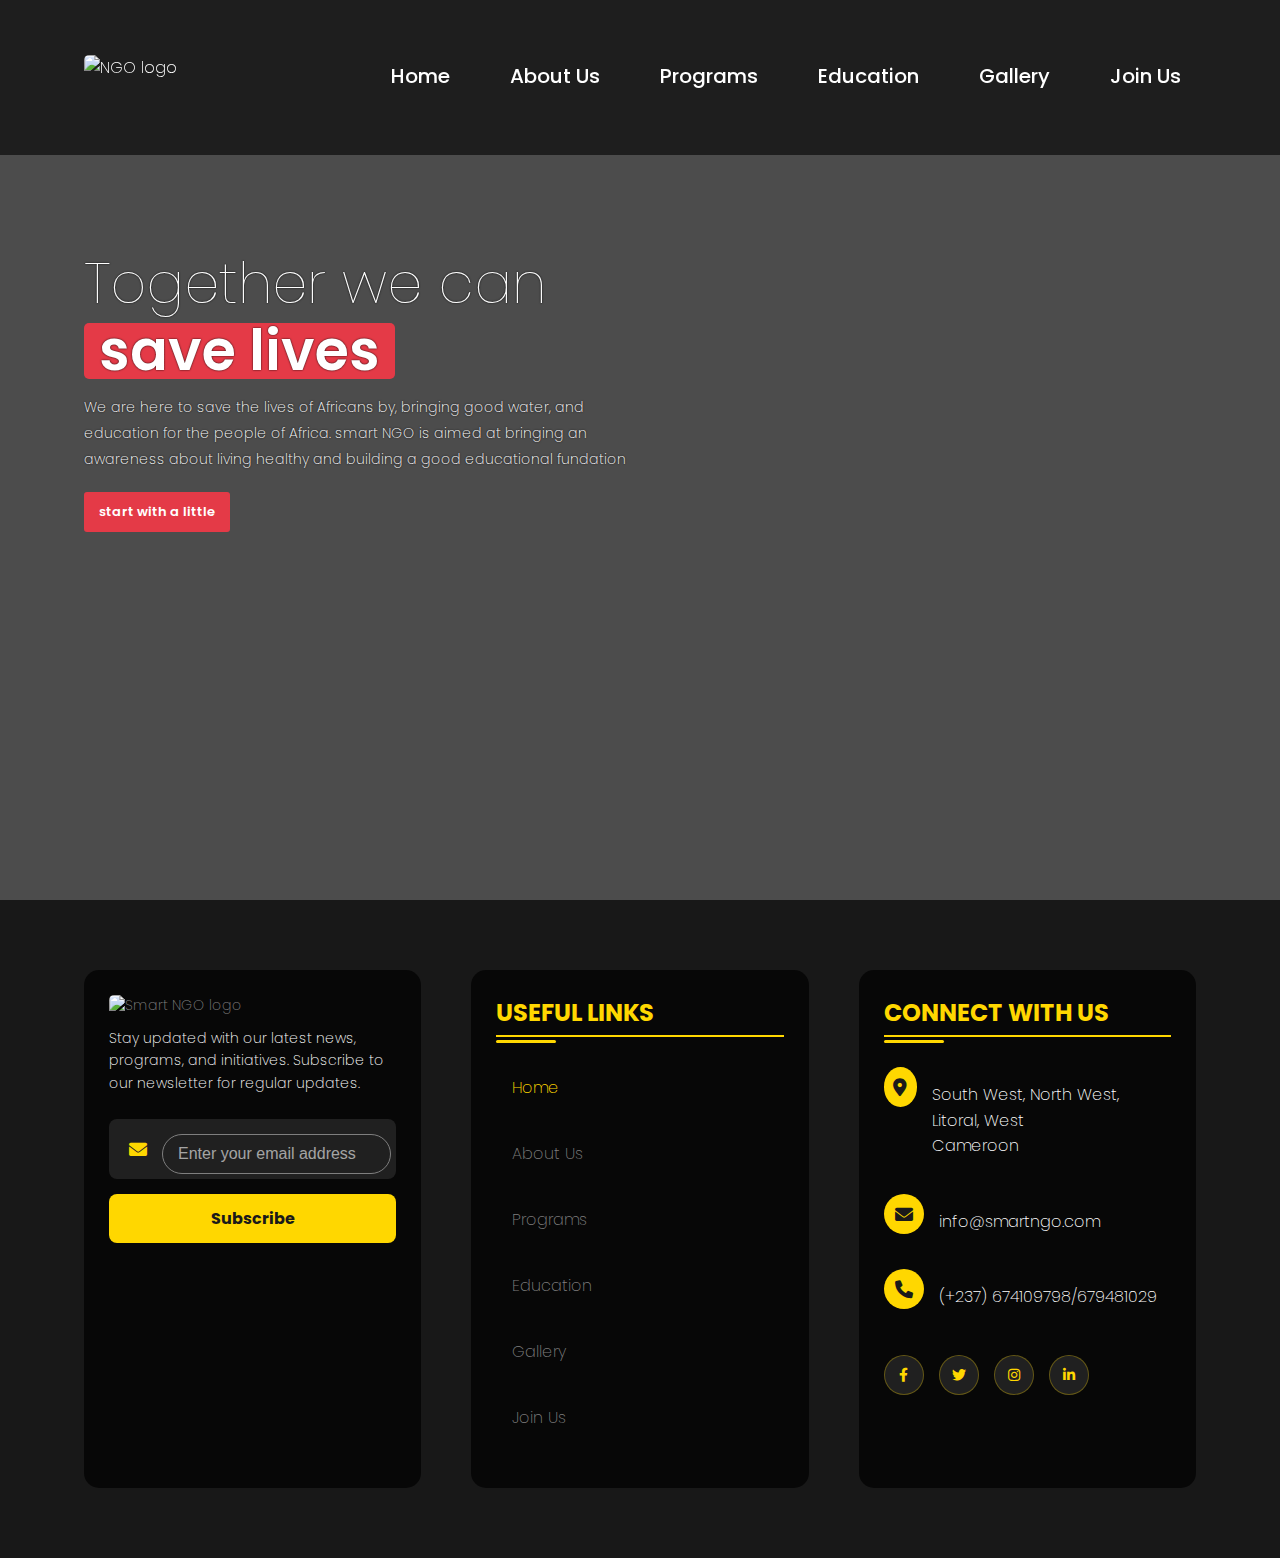
==== commit 38f83edc: "Add files via upload" ====
--- a/index.html
+++ b/index.html
@@ -1,102 +1,994 @@
-<!DOCTYPE html>
-<html lang="en">
-<head>
-    <meta charset="UTF-8">
-    <meta name="viewport" content="width=device-width, initial-scale=1.0">
-    <title>Smart NGO</title>
-    <link rel="stylesheet" href="style.css">
-</head>
-<body>
-
-    <div class="fullcontainer banner" id="homesection">
-        <header>
-            <div class="container">
-                <div class="logo">
-                    <img src="smart logo.JPG" alt="NGO logo">
-                </div>
-                
-                <nav>
-                    <ul>
-                        <li>
-                            <a href="home.html">home</a>
-                        </li>
-                        <li>
-                            <a href="about.html">about us</a>
-                        </li>
-                        <li>
-                            <a href="programs.html">programs</a>
-                        </li>
-                        <li>
-                            <a href="educate.html">education</a>
-                        </li>
-                        <li>
-                            <a href="galery.html">gallery</a>
-                        </li>
-                        <li>
-                            <a href="join.html">join us</a>
-                        </li>
-                    </ul>
-                </nav>
-            
-            </div>
-        </header>
-    <div class="container">
-        <h1>Together we can <span>save lives</span></h1>
-        <p>
-            We are here to save the lives of Africans by, bringing good water, and education for the people of Africa. smart NGO is aimed at bringing an awareness about living healthy and building a good educational fundation
-        </p>
-        <button>start with a little</button>
-    </div>
-</div>
-<!--home section end here-->
-
-<footer>
-    <div class="container">
-        <div class="newslettercontainer">
-            <img src="smart logo.JPG" alt="" />
-            <p>
-                Lorem ipsum dolor, sit amet consectetur adipisicing elit. Deleniti eius, ab dignissimos cum, et libero atque hic vero id nisi unde saepe similique quo sint at maxime, perferendis iste facere!
-            </p>
-            <input type="text" placeholder="macjameszemo@gmail.com" />
-        </div>
-
-        <div class="linkscontainer">
-            <div class="title">USEFUL LINKS</div>
-
-            <ul>
-                <li>
-                    <a href="home.html">home</a>
-                </li>
-                <li>
-                    <a href="about.html">about us</a>
-                </li>
-                <li>
-                    <a href="galery.html">programs</a>
-                </li>
-                <li>
-                    <a href="home.html">education</a>
-                </li>
-                <li>
-                    <a href="educate.html">gallery</a>
-                </li>
-                <li>
-                    <a href="join.html">join us</a>
-                </li>
-            </ul>
-
-        </div>
-
-        <div class="connectcontainer">
-            <div class="title">connect with us</div>
-            <p>
-                South West, North West, Litoral, West <br />
-                Cameroon
-            </p>
-            <p>infor.smartngo.com</p>
-            <p>(237) 674109798</p>
-        </div>
-    </div>
- </footer>
-
-</body>
-</html>
+<!DOCTYPE html>
+<html lang="en">
+<head>
+    <meta charset="UTF-8">
+    <meta name="viewport" content="width=device-width, initial-scale=1.0">
+    <title>Smart NGO</title>
+    <link rel="stylesheet" href="style.css">
+    <style>
+        /* Connect With Us Section Styles */
+        .connectcontainer {
+            padding: 25px;
+            background: rgba(0, 0, 0, 0.7);
+            border-radius: 15px;
+            box-shadow: none;
+            border: none;
+        }
+
+        .connectcontainer .title {
+            color: #ffd700;
+            font-size: 24px;
+            text-transform: uppercase;
+            margin-bottom: 30px;
+            position: relative;
+            font-weight: bold;
+        }
+
+        .connectcontainer .title::after {
+            content: '';
+            position: absolute;
+            left: 0;
+            bottom: -8px;
+            width: 60px;
+            height: 3px;
+            background: #ffd700;
+            border-radius: 2px;
+        }
+
+        .connectcontainer p {
+            margin: 15px 0;
+            font-size: 16px;
+            line-height: 1.6;
+            color: #ffffff;
+        }
+
+        .contact-info {
+            display: flex;
+            align-items: flex-start;
+            margin: 20px 0;
+            gap: 15px;
+            transition: transform 0.3s ease;
+        }
+
+        .contact-info:hover {
+            transform: translateX(10px);
+        }
+
+        .contact-info i {
+            width: 40px;
+            height: 40px;
+            background: #ffd700;
+            border-radius: 50%;
+            display: flex;
+            align-items: center;
+            justify-content: center;
+            color: #1a1a1a;
+            font-size: 18px;
+            transition: all 0.3s ease;
+        }
+
+        .contact-info:hover i {
+            background: #ffffff;
+            color: #1a1a1a;
+        }
+
+        .social-links {
+            margin-top: 30px;
+            display: flex;
+            gap: 15px;
+            flex-wrap: wrap;
+        }
+
+        .social-links a {
+            width: 40px;
+            height: 40px;
+            background: rgba(255, 255, 255, 0.1);
+            border-radius: 50%;
+            display: flex;
+            
+            align-items: center;
+            justify-content: center;
+            color: #ffd700;
+            text-decoration: none;
+            transition: all 0.3s ease;
+            border: 1px solid rgba(255, 215, 0, 0.3);
+        }
+
+        .social-links a:hover {
+            background: #ffd700;
+            color: #1a1a1a;
+            transform: translateY(-5px);
+            box-shadow: 0 5px 15px rgba(255, 215, 0, 0.3);
+        }
+
+        /* Responsive Design */
+        @media screen and (max-width: 768px) {
+            .connectcontainer {
+                padding: 20px;
+                margin: 10px;
+            }
+
+            .connectcontainer .title {
+                font-size: 20px;
+            }
+
+            .contact-info {
+                margin: 15px 0;
+                gap: 10px;
+            }
+
+            .contact-info i {
+                width: 35px;
+                height: 35px;
+                font-size: 16px;
+            }
+
+            .social-links {
+                justify-content: center;
+                margin-top: 25px;
+            }
+
+            .social-links a {
+                width: 35px;
+                height: 35px;
+            }
+        }
+
+        @media screen and (max-width: 480px) {
+            .connectcontainer {
+                padding: 15px;
+            }
+
+            .connectcontainer .title {
+                font-size: 18px;
+            }
+
+            .contact-info p {
+                font-size: 14px;
+            }
+
+            .social-links {
+                gap: 10px;
+            }
+
+            .contact-info:hover {
+                transform: translateX(5px);
+            }
+        }
+
+        .tooltip {
+            position: absolute;
+            background: #333;
+            color: white;
+            padding: 5px 10px;
+            border-radius: 5px;
+            font-size: 12px;
+            bottom: 100%;
+            left: 50%;
+            transform: translateX(-50%);
+            white-space: nowrap;
+            margin-bottom: 5px;
+            pointer-events: none;
+            opacity: 0;
+            animation: fadeIn 0.3s forwards;
+        }
+
+        .copy-feedback {
+            position: absolute;
+            background: #4CAF50;
+            color: white;
+            padding: 5px 10px;
+            border-radius: 5px;
+            font-size: 12px;
+            right: 0;
+            top: -25px;
+            animation: fadeInOut 2s forwards;
+        }
+
+        @keyframes fadeIn {
+            to {
+                opacity: 1;
+            }
+        }
+
+        @keyframes fadeInOut {
+            0% { opacity: 0; }
+            20% { opacity: 1; }
+            80% { opacity: 1; }
+            100% { opacity: 0; }
+        }
+
+        .contact-info {
+            position: relative;
+        }
+
+        .contact-info:active {
+            transform: scale(0.98);
+        }
+
+        /* Useful Links Styling */
+        .linkscontainer {
+            padding: 25px;
+            background: rgba(0, 0, 0, 0.7);
+            border-radius: 15px;
+            box-shadow: none;
+            border: none;
+        }
+
+        .linkscontainer .title {
+            color: #ffd700;
+            font-size: 24px;
+            text-transform: uppercase;
+            margin-bottom: 30px;
+            position: relative;
+            font-weight: bold;
+        }
+
+        .linkscontainer .title::after {
+            content: '';
+            position: absolute;
+            left: 0;
+            bottom: -8px;
+            width: 60px;
+            height: 3px;
+            background: #ffd700;
+            border-radius: 2px;
+        }
+
+        .linkscontainer ul {
+            list-style: none;
+            padding: 0;
+        }
+
+        .linkscontainer ul li {
+            margin: 15px 0;
+            transition: all 0.3s ease;
+        }
+
+        .linkscontainer ul li a {
+            color: #ffffff;
+            text-decoration: none;
+            display: flex;
+            align-items: center;
+            gap: 10px;
+            font-size: 16px;
+            text-transform: capitalize;
+            padding: 8px 0;
+            transition: all 0.3s ease;
+        }
+
+        .linkscontainer ul li a::before {
+            content: '→';
+            color: #ffd700;
+            opacity: 0;
+            transform: translateX(-10px);
+            transition: all 0.3s ease;
+        }
+
+        .linkscontainer ul li a:hover {
+            color: #ffd700;
+            padding-left: 10px;
+        }
+
+        .linkscontainer ul li a:hover::before {
+            opacity: 1;
+            transform: translateX(0);
+        }
+
+        .linkscontainer ul li.active a {
+            color: #ffd700;
+        }
+
+        /* Animation for new links */
+        @keyframes slideIn {
+            from {
+                opacity: 0;
+                transform: translateX(-20px);
+            }
+            to {
+                opacity: 1;
+                transform: translateX(0);
+            }
+        }
+
+        .link-item-new {
+            animation: slideIn 0.5s ease forwards;
+        }
+
+        /* Responsive adjustments */
+        @media screen and (max-width: 768px) {
+            .linkscontainer {
+                padding: 20px;
+            }
+
+            .linkscontainer .title {
+                font-size: 20px;
+            }
+
+            .linkscontainer ul li a {
+                font-size: 14px;
+            }
+        }
+
+        .newslettercontainer {
+            padding: 25px;
+            background: rgba(0, 0, 0, 0.7);
+            border-radius: 15px;
+            box-shadow: none;
+            border: none;
+        }
+
+        .newslettercontainer img {
+            height: 60px;
+            margin-bottom: 20px;
+            border-radius: 5px;
+        }
+
+        .newslettercontainer p {
+            color: #ffffff;
+            margin-bottom: 25px;
+            line-height: 1.6;
+        }
+
+        .newsletter-form {
+            display: flex;
+            flex-direction: column;
+            gap: 15px;
+        }
+
+        .input-container {
+            position: relative;
+            display: flex;
+            align-items: center;
+            background: rgba(255, 255, 255, 0.1);
+            border-radius: 8px;
+            padding: 5px;
+            transition: all 0.3s ease;
+        }
+
+        .input-container:focus-within {
+            background: rgba(255, 255, 255, 0.15);
+            box-shadow: 0 0 0 2px #ffd700;
+        }
+
+        .input-container i {
+            color: #ffd700;
+            font-size: 18px;
+            padding: 0 15px;
+        }
+
+        .input-container input {
+            width: 100%;
+            padding: 12px;
+            background: transparent;
+            border: none;
+            color: white;
+            font-size: 16px;
+            outline: none;
+        }
+
+        .input-container input::placeholder {
+            color: rgba(255, 255, 255, 0.6);
+        }
+
+        .newsletter-form button {
+            background: #ffd700;
+            color: #1a1a1a;
+            padding: 12px 25px;
+            border: none;
+            border-radius: 8px;
+            font-size: 16px;
+            font-weight: bold;
+            cursor: pointer;
+            transition: all 0.3s ease;
+        }
+
+        .newsletter-form button:hover {
+            background: #ffed4a;
+            transform: translateY(-2px);
+        }
+
+        .newsletter-form button:active {
+            transform: translateY(0);
+        }
+
+        .newsletter-message {
+            margin-top: 15px;
+            padding: 10px;
+            border-radius: 5px;
+            text-align: center;
+            font-size: 14px;
+            opacity: 0;
+            transition: opacity 0.3s ease;
+        }
+
+        .newsletter-message.success {
+            background: rgba(76, 175, 80, 0.2);
+            color: #4CAF50;
+            opacity: 1;
+        }
+
+        .newsletter-message.error {
+            background: rgba(244, 67, 54, 0.2);
+            color: #F44336;
+            opacity: 1;
+        }
+
+        @media screen and (max-width: 768px) {
+            .newsletter-form {
+                gap: 10px;
+            }
+
+            .input-container input {
+                font-size: 14px;
+                padding: 10px;
+            }
+
+            .newsletter-form button {
+                padding: 10px 20px;
+                font-size: 14px;
+            }
+        }
+
+        .fullcontainer.banner {
+            width: 100%;
+            min-height: 100vh;
+            background: linear-gradient(rgba(0,0,0,0.7), rgba(0,0,0,0.7)), 
+                        url('images/banner.jpg') center/cover;
+            color: white;
+            position: relative;
+        }
+
+        .container {
+            width: 90%;
+            max-width: 1200px;
+            margin: 0 auto;
+            padding: 20px;
+        }
+
+        header {
+            padding: 20px 0;
+            position: fixed;
+            width: 100%;
+            top: 0;
+            transition: 0.3s;
+            z-index: 1000;
+        }
+
+        header.scrolled {
+            background: rgba(0,0,0,0.9);
+        }
+
+        header .container {
+            display: flex;
+            justify-content: space-between;
+            align-items: center;
+        }
+
+        .logo img {
+            height: 60px;
+            border-radius: 5px;
+        }
+
+        nav ul {
+            display: flex;
+            list-style: none;
+            gap: 30px;
+        }
+
+        nav a {
+            color: white;
+            text-decoration: none;
+            text-transform: capitalize;
+            font-weight: 500;
+            transition: 0.3s;
+        }
+
+        nav a:hover {
+            color: #ffd700;
+        }
+
+        /* Mobile Navigation Styles */
+        .hamburger {
+            display: none;
+            cursor: pointer;
+            padding: 10px;
+        }
+
+        .hamburger div {
+            width: 25px;
+            height: 3px;
+            background-color: white;
+            margin: 5px 0;
+            transition: 0.3s;
+        }
+
+        /* Responsive Styles */
+        @media screen and (max-width: 768px) {
+            /* Header & Navigation */
+            .hamburger {
+                display: block;
+                z-index: 1001;
+            }
+
+            nav ul {
+                position: fixed;
+                top: 0;
+                right: -100%;
+                height: 100vh;
+                width: 100%;
+                background: rgba(0,0,0,0.95);
+                flex-direction: column;
+                justify-content: center;
+                align-items: center;
+                transition: 0.5s;
+                z-index: 1000;
+            }
+
+            nav ul.active {
+                right: 0;
+            }
+
+            nav ul li {
+                margin: 20px 0;
+            }
+
+            /* Banner Content */
+            .banner .container {
+                padding-top: 100px;
+            }
+
+            .banner h1 {
+                font-size: 2rem;
+                padding: 0 15px;
+            }
+
+            .banner p {
+                font-size: 1rem;
+                padding: 0 20px;
+            }
+
+            .banner button {
+                padding: 12px 25px;
+                font-size: 1rem;
+            }
+
+            /* Footer Responsiveness */
+            footer .container {
+                grid-template-columns: 1fr;
+                gap: 30px;
+                padding: 20px;
+            }
+        }
+
+        /* Small Mobile Devices */
+        @media screen and (max-width: 480px) {
+            .logo img {
+                height: 45px;
+            }
+
+            .banner h1 {
+                font-size: 1.8rem;
+            }
+
+            .banner p {
+                font-size: 0.9rem;
+            }
+
+            .banner button {
+                padding: 10px 20px;
+                font-size: 0.9rem;
+            }
+        }
+
+        /* Hamburger Animation */
+        .hamburger.active div:nth-child(1) {
+            transform: rotate(45deg) translate(5px, 5px);
+        }
+
+        .hamburger.active div:nth-child(2) {
+            opacity: 0;
+        }
+
+        .hamburger.active div:nth-child(3) {
+            transform: rotate(-45deg) translate(7px, -6px);
+        }
+    </style>
+    <!-- Add Font Awesome for icons -->
+    <link rel="stylesheet" href="https://cdnjs.cloudflare.com/ajax/libs/font-awesome/6.0.0/css/all.min.css">
+</head>
+<body>
+
+    <div class="fullcontainer banner" id="homesection">
+        <header>
+            <div class="container">
+                <div class="logo">
+                    <img src="images/smart logo.JPG" alt="NGO logo">
+                </div> 
+                
+                <div class="hamburger">
+                    <div></div>
+                    <div></div>
+                    <div></div>
+                </div>
+                
+                <nav>
+                    <ul>
+                        <li>
+                            <a href="index.html">home</a>
+                        </li>
+                        <li>
+                            <a href="about.html">about us</a>
+                        </li>
+                        <li>
+                            <a href="programs.html">programs</a>
+                        </li>
+                        <li>
+                            <a href="educate.html">education</a>
+                        </li>
+                        <li>
+                            <a href="galery.html">gallery</a>
+                        </li>
+                        <li>
+                            <a href="join.html">join us</a>
+                        </li>
+                    </ul>
+                </nav>
+            
+            </div>
+        </header>
+    <div class="container">
+        <h1>Together we can <span>save lives</span></h1>
+        <p>
+            We are here to save the lives of Africans by, bringing good water, and education for the people of Africa. smart NGO is aimed at bringing an awareness about living healthy and building a good educational fundation
+        </p>
+        <button>start with a little</button>
+    </div>
+</div>
+<!--home section end here-->
+
+<footer>
+    <div class="container">
+        <div class="newslettercontainer">
+            <img src="images/smart logo.JPG" alt="Smart NGO logo" />
+            <p>
+                Stay updated with our latest news, programs, and initiatives. Subscribe to our newsletter for regular updates.
+            </p>
+            <form id="newsletterForm" class="newsletter-form">
+                <div class="input-container">
+                    <i class="fas fa-envelope"></i>
+                    <input type="email" id="newsletterEmail" placeholder="Enter your email address" required />
+                </div>
+                <button type="submit">Subscribe</button>
+            </form>
+            <div id="newsletterMessage" class="newsletter-message"></div>
+        </div>
+
+        <div class="linkscontainer">
+            <div class="title">USEFUL LINKS</div>
+            <ul id="usefulLinks">
+                <li><a href="index.html" data-page="home">Home</a></li>
+                <li><a href="about.html" data-page="about">About Us</a></li>
+                <li><a href="programs.html" data-page="programs">Programs</a></li>
+                <li><a href="educate.html" data-page="education">Education</a></li>
+                <li><a href="gallery.html" data-page="gallery">Gallery</a></li>
+                <li><a href="join.html" data-page="join">Join Us</a></li>
+            </ul>
+        </div>
+
+        <div class="connectcontainer">
+            <div class="title">Connect With Us</div>
+            
+            <div class="contact-info">
+                <i class="fas fa-map-marker-alt"></i>
+                <p>
+                    South West, North West, Litoral, West <br />
+                    Cameroon
+                </p>
+            </div>
+            
+            <div class="contact-info">
+                <i class="fas fa-envelope"></i>
+                <p>info@smartngo.com</p>
+            </div>
+            
+            <div class="contact-info">
+                <i class="fas fa-phone"></i>
+                <p>(+237) 674109798/679481029</p>
+            </div>
+
+            <div class="social-links">
+                <a href="#" title="Facebook"><i class="fab fa-facebook-f"></i></a>
+                <a href="#" title="Twitter"><i class="fab fa-twitter"></i></a>
+                <a href="#" title="Instagram"><i class="fab fa-instagram"></i></a>
+                <a href="#" title="LinkedIn"><i class="fab fa-linkedin-in"></i></a>
+            </div>
+        </div>
+    </div>
+ </footer>
+
+<script>
+    // Get references to elements
+    const connectContainer = document.querySelector('.connectcontainer');
+    const socialLinks = document.querySelectorAll('.social-links a');
+    const contactInfos = document.querySelectorAll('.contact-info');
+
+    // Social media URLs
+    const socialMediaUrls = {
+        facebook: 'https://facebook.com/smartngo',
+        twitter: 'https://twitter.com/smartngo',
+        instagram: 'https://instagram.com/smartngo',
+        linkedin: 'https://linkedin.com/company/smartngo'
+    };
+
+    // Contact information data
+    const contactData = {
+        address: {
+            text: 'South West, North West, Litoral, West, Cameroon',
+            link: 'https://maps.google.com/?q=Cameroon'
+        },
+        email: {
+            text: 'info@smartngo.com',
+            link: 'mailto:info@smartngo.com'
+        },
+        phone: {
+            text: '(+237) 674109798/679481029',
+            link: 'tel:+237674109798'
+        }
+    };
+
+    // Add click handlers for social media links
+    socialLinks.forEach(link => {
+        link.addEventListener('click', (e) => {
+            e.preventDefault();
+            const platform = link.getAttribute('title').toLowerCase();
+            if (socialMediaUrls[platform]) {
+                window.open(socialMediaUrls[platform], '_blank');
+            }
+        });
+
+        // Add tooltip functionality
+        link.addEventListener('mouseover', (e) => {
+            const title = link.getAttribute('title');
+            const tooltip = document.createElement('div');
+            tooltip.className = 'tooltip';
+            tooltip.textContent = title;
+            link.appendChild(tooltip);
+        });
+
+        link.addEventListener('mouseout', () => {
+            const tooltip = link.querySelector('.tooltip');
+            if (tooltip) {
+                tooltip.remove();
+            }
+        });
+    });
+
+    // Add click handlers for contact info items
+    contactInfos.forEach(info => {
+        const icon = info.querySelector('i');
+        const text = info.querySelector('p');
+
+        info.addEventListener('click', () => {
+            // Determine which contact info was clicked
+            if (icon.classList.contains('fa-map-marker-alt')) {
+                window.open(contactData.address.link, '_blank');
+            } else if (icon.classList.contains('fa-envelope')) {
+                window.location.href = contactData.email.link;
+            } else if (icon.classList.contains('fa-phone')) {
+                window.location.href = contactData.phone.link;
+            }
+        });
+
+        // Add cursor pointer to show clickable
+        info.style.cursor = 'pointer';
+    });
+
+    // Add copy to clipboard functionality
+    contactInfos.forEach(info => {
+        info.addEventListener('click', async (e) => {
+            const text = info.querySelector('p').textContent.trim();
+            
+            try {
+                await navigator.clipboard.writeText(text);
+                
+                // Show copy feedback
+                const feedback = document.createElement('div');
+                feedback.className = 'copy-feedback';
+                feedback.textContent = 'Copied!';
+                info.appendChild(feedback);
+                
+                setTimeout(() => {
+                    feedback.remove();
+                }, 2000);
+            } catch (err) {
+                console.error('Failed to copy text: ', err);
+            }
+        });
+    });
+
+    // Useful Links functionality
+    document.addEventListener('DOMContentLoaded', function() {
+        const usefulLinks = document.getElementById('usefulLinks');
+        const links = usefulLinks.getElementsByTagName('a');
+
+        // Highlight current page
+        const currentPage = window.location.pathname.split('/').pop() || 'index.html';
+        Array.from(links).forEach(link => {
+            if (link.getAttribute('href') === currentPage) {
+                link.parentElement.classList.add('active');
+            }
+        });
+
+        // Add hover effect with arrow animation
+        Array.from(links).forEach(link => {
+            link.addEventListener('mouseenter', function() {
+                this.style.transform = 'translateX(10px)';
+            });
+
+            link.addEventListener('mouseleave', function() {
+                this.style.transform = 'translateX(0)';
+            });
+
+            // Add click effect
+            link.addEventListener('click', function(e) {
+                // Create ripple effect
+                const ripple = document.createElement('div');
+                ripple.classList.add('ripple');
+                this.appendChild(ripple);
+
+                // Remove ripple after animation
+                setTimeout(() => {
+                    ripple.remove();
+                }, 1000);
+
+                // Store the clicked page in localStorage
+                localStorage.setItem('lastVisitedPage', this.getAttribute('data-page'));
+            });
+        });
+
+        // Track last visited page
+        const lastVisitedPage = localStorage.getItem('lastVisitedPage');
+        if (lastVisitedPage) {
+            const lastVisitedLink = document.querySelector(`[data-page="${lastVisitedPage}"]`);
+            if (lastVisitedLink) {
+                lastVisitedLink.parentElement.classList.add('last-visited');
+            }
+        }
+
+        // Add smooth scroll for same-page links
+        Array.from(links).forEach(link => {
+            if (link.getAttribute('href').startsWith('#')) {
+                link.addEventListener('click', function(e) {
+                    e.preventDefault();
+                    const targetId = this.getAttribute('href').substring(1);
+                    const targetElement = document.getElementById(targetId);
+                    if (targetElement) {
+                        targetElement.scrollIntoView({
+                            behavior: 'smooth',
+                            block: 'start'
+                        });
+                    }
+                });
+            }
+        });
+    });
+
+    // Add dynamic link highlighting
+    let lastScrollTop = 0;
+    window.addEventListener('scroll', function() {
+        const st = window.pageYOffset || document.documentElement.scrollTop;
+        const links = document.querySelectorAll('.linkscontainer a');
+        
+        links.forEach(link => {
+            const section = document.querySelector(link.getAttribute('href'));
+            if (section) {
+                const rect = section.getBoundingClientRect();
+                if (rect.top >= 0 && rect.top <= window.innerHeight / 2) {
+                    document.querySelector('.active')?.classList.remove('active');
+                    link.parentElement.classList.add('active');
+                }
+            }
+        });
+        
+        lastScrollTop = st <= 0 ? 0 : st;
+    }, false);
+
+    // Newsletter functionality
+    document.getElementById('newsletterForm').addEventListener('submit', async function(e) {
+        e.preventDefault();
+        
+        const email = document.getElementById('newsletterEmail').value;
+        const messageDiv = document.getElementById('newsletterMessage');
+        const submitButton = this.querySelector('button');
+        const originalButtonText = submitButton.textContent;
+
+        // Email validation
+        const emailRegex = /^[^\s@]+@[^\s@]+\.[^\s@]+$/;
+        if (!emailRegex.test(email)) {
+            showMessage('Please enter a valid email address', 'error');
+            return;
+        }
+
+        // Show loading state
+        submitButton.disabled = true;
+        submitButton.innerHTML = '<i class="fas fa-spinner fa-spin"></i> Subscribing...';
+
+        try {
+            // Simulate API call (replace with your actual API endpoint)
+            await new Promise(resolve => setTimeout(resolve, 1500));
+
+            // Success
+            showMessage('Thank you for subscribing! Please check your email for confirmation.', 'success');
+            this.reset();
+
+            // Add success animation to input
+            const inputContainer = document.querySelector('.input-container');
+            inputContainer.style.border = '2px solid #4CAF50';
+            setTimeout(() => {
+                inputContainer.style.border = 'none';
+            }, 2000);
+
+        } catch (error) {
+            showMessage('Something went wrong. Please try again later.', 'error');
+        } finally {
+            // Reset button state
+            submitButton.disabled = false;
+            submitButton.textContent = originalButtonText;
+        }
+    });
+
+    function showMessage(message, type) {
+        const messageDiv = document.getElementById('newsletterMessage');
+        messageDiv.textContent = message;
+        messageDiv.className = 'newsletter-message ' + type;
+        
+        // Auto hide message after 5 seconds
+        setTimeout(() => {
+            messageDiv.className = 'newsletter-message';
+        }, 5000);
+    }
+
+    // Add input validation feedback
+    const newsletterEmail = document.getElementById('newsletterEmail');
+    newsletterEmail.addEventListener('input', function() {
+        const emailRegex = /^[^\s@]+@[^\s@]+\.[^\s@]+$/;
+        const inputContainer = this.parentElement;
+        
+        if (this.value && !emailRegex.test(this.value)) {
+            inputContainer.style.boxShadow = '0 0 0 2px #F44336';
+        } else if (this.value && emailRegex.test(this.value)) {
+            inputContainer.style.boxShadow = '0 0 0 2px #4CAF50';
+        } else {
+            inputContainer.style.boxShadow = 'none';
+        }
+    });
+
+    // Mobile Menu Toggle
+    const hamburger = document.querySelector('.hamburger');
+    const navMenu = document.querySelector('nav ul');
+
+    hamburger.addEventListener('click', () => {
+        hamburger.classList.toggle('active');
+        navMenu.classList.toggle('active');
+    });
+
+    // Close menu when clicking a link
+    document.querySelectorAll('nav a').forEach(link => {
+        link.addEventListener('click', () => {
+            hamburger.classList.remove('active');
+            navMenu.classList.remove('active');
+        });
+    });
+
+    // Close menu when clicking outside
+    document.addEventListener('click', (e) => {
+        if (!e.target.closest('nav') && !e.target.closest('.hamburger')) {
+            hamburger.classList.remove('active');
+            navMenu.classList.remove('active');
+        }
+    });
+</script>
+
+</body>
+</html>--- a/style.css
+++ b/style.css
@@ -110,7 +110,7 @@
 .banner {
     min-height: 100vh;
     width: 100%;
-    background-image: url("../images/banner.jpg");
+    background-image: url("banner.jpg");
     background-size: cover;
     background-attachment: fixed;
 }
@@ -562,4 +562,4 @@
 
 .gallery.fullcontainer {
     color: #444 !important;
-}+}
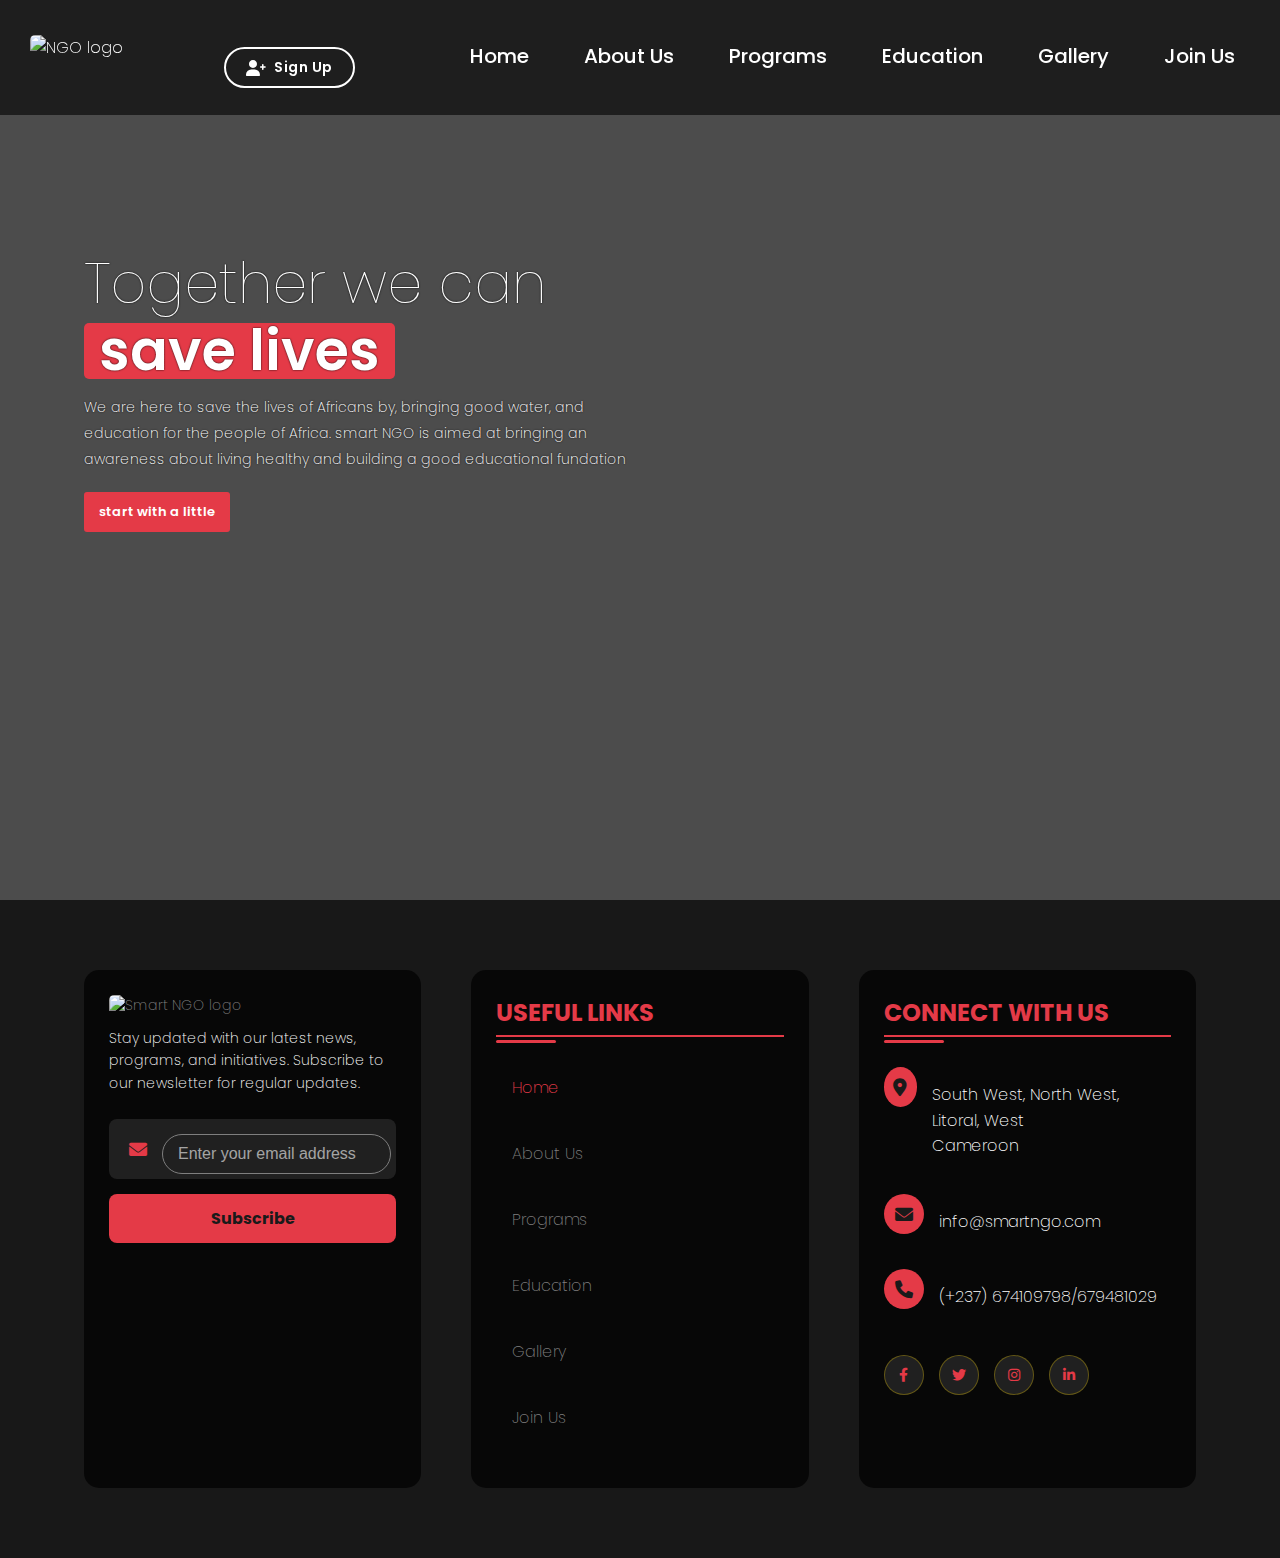
==== commit 951a1c02: "Add files via upload" ====
--- a/index.html
+++ b/index.html
@@ -16,7 +16,7 @@
         }
 
         .connectcontainer .title {
-            color: #ffd700;
+            color: #e43a47;
             font-size: 24px;
             text-transform: uppercase;
             margin-bottom: 30px;
@@ -31,7 +31,7 @@
             bottom: -8px;
             width: 60px;
             height: 3px;
-            background: #ffd700;
+            background: #e43a47;
             border-radius: 2px;
         }
 
@@ -57,7 +57,7 @@
         .contact-info i {
             width: 40px;
             height: 40px;
-            background: #ffd700;
+            background: #e43a47;
             border-radius: 50%;
             display: flex;
             align-items: center;
@@ -88,14 +88,14 @@
             
             align-items: center;
             justify-content: center;
-            color: #ffd700;
+            color: #e43a47;
             text-decoration: none;
             transition: all 0.3s ease;
             border: 1px solid rgba(255, 215, 0, 0.3);
         }
 
         .social-links a:hover {
-            background: #ffd700;
+            background:#e43a47;
             color: #1a1a1a;
             transform: translateY(-5px);
             box-shadow: 0 5px 15px rgba(255, 215, 0, 0.3);
@@ -216,7 +216,7 @@
         }
 
         .linkscontainer .title {
-            color: #ffd700;
+            color: #e43a47;
             font-size: 24px;
             text-transform: uppercase;
             margin-bottom: 30px;
@@ -231,7 +231,7 @@
             bottom: -8px;
             width: 60px;
             height: 3px;
-            background: #ffd700;
+            background: #e43a47;
             border-radius: 2px;
         }
 
@@ -259,14 +259,14 @@
 
         .linkscontainer ul li a::before {
             content: '→';
-            color: #ffd700;
+            color:#e43a47;
             opacity: 0;
             transform: translateX(-10px);
             transition: all 0.3s ease;
         }
 
         .linkscontainer ul li a:hover {
-            color: #ffd700;
+            color:#e43a47;
             padding-left: 10px;
         }
 
@@ -276,7 +276,7 @@
         }
 
         .linkscontainer ul li.active a {
-            color: #ffd700;
+            color: #e43a47;
         }
 
         /* Animation for new links */
@@ -348,11 +348,11 @@
 
         .input-container:focus-within {
             background: rgba(255, 255, 255, 0.15);
-            box-shadow: 0 0 0 2px #ffd700;
+            box-shadow: 0 0 0 2px #e43a47;
         }
 
         .input-container i {
-            color: #ffd700;
+            color: #e43a47;
             font-size: 18px;
             padding: 0 15px;
         }
@@ -372,7 +372,7 @@
         }
 
         .newsletter-form button {
-            background: #ffd700;
+            background: #e43a47;
             color: #1a1a1a;
             padding: 12px 25px;
             border: none;
@@ -384,7 +384,7 @@
         }
 
         .newsletter-form button:hover {
-            background: #ffed4a;
+            background: #e43a47;
             transform: translateY(-2px);
         }
 
@@ -463,6 +463,10 @@
             display: flex;
             justify-content: space-between;
             align-items: center;
+            width: 100%;
+            max-width: 1600px;
+            padding: 0 40px;
+            margin: 0 auto;
         }
 
         .logo img {
@@ -474,6 +478,8 @@
             display: flex;
             list-style: none;
             gap: 30px;
+            margin: 0;
+            padding: 0;
         }
 
         nav a {
@@ -482,10 +488,20 @@
             text-transform: capitalize;
             font-weight: 500;
             transition: 0.3s;
+            white-space: nowrap;
         }
 
         nav a:hover {
-            color: #ffd700;
+            color: #e43a47;
+        }
+
+        .logo {
+            flex-shrink: 0;
+        }
+
+        .auth-buttons {
+            margin: 0 20px;
+            flex-shrink: 0;
         }
 
         /* Mobile Navigation Styles */
@@ -593,6 +609,272 @@
         .hamburger.active div:nth-child(3) {
             transform: rotate(-45deg) translate(7px, -6px);
         }
+
+        .modal {
+            display: none;
+            position: fixed;
+            top: 0;
+            left: 0;
+            width: 100%;
+            height: 100%;
+            background: rgba(0, 0, 0, 0.8);
+            z-index: 1002;
+            backdrop-filter: blur(5px);
+        }
+
+        .modal-content {
+            position: relative;
+            background: linear-gradient(145deg, #2a2a2a, #1a1a1a);
+            margin: 15% auto;
+            padding: 30px;
+            width: 90%;
+            max-width: 400px;
+            border-radius: 15px;
+            box-shadow: 0 5px 30px rgba(0, 0, 0, 0.3);
+            color: white;
+            animation: modalSlide 0.4s ease;
+        }
+
+        @keyframes modalSlide {
+            from {
+                transform: translateY(-100px);
+                opacity: 0;
+            }
+            to {
+                transform: translateY(0);
+                opacity: 1;
+            }
+        }
+
+        .close {
+            position: absolute;
+            right: 20px;
+            top: 15px;
+            font-size: 28px;
+            cursor: pointer;
+            color: #e43a47;
+            transition: 0.3s;
+        }
+
+        .close:hover {
+            color: #ff4444;
+        }
+
+        .modal h2 {
+            color: #e43a47;
+            margin-bottom: 25px;
+            font-size: 24px;
+            text-align: center;
+        }
+
+        .form-group {
+            position: relative;
+            margin-bottom: 20px;
+        }
+
+        .form-group i {
+            position: absolute;
+            left: 15px;
+            top: 50%;
+            transform: translateY(-50%);
+            color: #e43a47;
+        }
+
+        .form-group .toggle-password {
+            left: auto;
+            right: 15px;
+            cursor: pointer;
+        }
+
+        .form-group input {
+            width: 100%;
+            padding: 12px 40px;
+            background: rgba(255, 255, 255, 0.1);
+            border: 1px solid rgba(255, 215, 0, 0.3);
+            border-radius: 25px;
+            color: white;
+            font-size: 16px;
+            transition: 0.3s;
+        }
+
+        .form-group input:focus {
+            outline: none;
+            border-color: #e43a47;
+            box-shadow: 0 0 10px rgba(255, 215, 0, 0.3);
+        }
+
+        .form-group input::placeholder {
+            color: rgba(255, 255, 255, 0.6);
+        }
+
+        #signInForm button {
+            width: 100%;
+            padding: 12px;
+            background: #e43a47;
+            border: none;
+            border-radius: 25px;
+            color: #1a1a1a;
+            font-size: 16px;
+            font-weight: bold;
+            cursor: pointer;
+            transition: 0.3s;
+        }
+
+        #signInForm button:hover {
+            background: #e43a47;
+            transform: translateY(-2px);
+        }
+
+        .form-message {
+            margin-top: 15px;
+            text-align: center;
+            color: #e43a47;
+        }
+
+        @media screen and (max-width: 768px) {
+            .modal-content {
+                margin: 30% auto;
+                padding: 20px;
+            }
+
+            .form-group input {
+                padding: 10px 35px;
+                font-size: 14px;
+            }
+        }
+
+        .auth-buttons {
+            margin-left: 20px;
+            display: flex;
+            gap: 10px;
+        }
+
+        .auth-buttons button {
+            background: transparent;
+            border: 2px solid white;
+            color: white;
+            padding: 8px 20px;
+            border-radius: 25px;
+            cursor: pointer;
+            font-size: 14px;
+            font-weight: 600;
+            letter-spacing: 0.5px;
+            transition: all 0.3s ease;
+            display: flex;
+            align-items: center;
+            gap: 8px;
+            position: relative;
+            overflow: hidden;
+            z-index: 1;
+        }
+
+        .auth-buttons button:before {
+            content: '';
+            position: absolute;
+            top: 0;
+            left: -100%;
+            width: 100%;
+            height: 100%;
+            background: white;
+            transition: all 0.4s ease;
+            z-index: -1;
+        }
+
+        .auth-buttons button:hover:before {
+            left: 0;
+        }
+
+        .auth-buttons button:hover {
+            color: #1a1a1a;
+            transform: translateY(-2px);
+            box-shadow: 0 5px 15px rgba(255, 255, 255, 0.3);
+        }
+
+        .auth-buttons button:active {
+            transform: translateY(0);
+        }
+
+        .auth-buttons button i {
+            font-size: 16px;
+        }
+
+        /* Add glowing effect */
+        .auth-buttons .sign-in {
+            animation: glow 2s infinite alternate;
+        }
+
+        @keyframes glow {
+            from {
+                box-shadow: 0 0 5px rgba(255, 255, 255, 0.5),
+                            0 0 10px rgba(255, 255, 255, 0.5);
+            }
+            to {
+                box-shadow: 0 0 10px rgba(255, 255, 255, 0.5),
+                            0 0 20px rgba(255, 255, 255, 0.5);
+            }
+        }
+
+        /* Responsive styles */
+        @media screen and (max-width: 768px) {
+            .auth-buttons {
+                margin-left: 10px;
+            }
+
+            .auth-buttons button {
+                padding: 6px 15px;
+                font-size: 12px;
+            }
+
+            .auth-buttons button i {
+                font-size: 14px;
+            }
+        }
+
+        @media screen and (max-width: 480px) {
+            .auth-buttons button span {
+                display: none; /* Hide text on very small screens */
+            }
+
+            .auth-buttons button {
+                padding: 8px;
+                width: 35px;
+                height: 35px;
+                justify-content: center;
+            }
+
+            .auth-buttons button i {
+                margin: 0;
+            }
+        }
+
+        /* Update responsive styles */
+        @media screen and (max-width: 1400px) {
+            header .container {
+                padding: 0 30px;
+            }
+            
+            nav ul {
+                gap: 25px;
+            }
+        }
+
+        @media screen and (max-width: 1200px) {
+            header .container {
+                padding: 0 20px;
+            }
+            
+            nav ul {
+                gap: 20px;
+            }
+        }
+
+        @media screen and (max-width: 992px) {
+            nav ul {
+                gap: 15px;
+            }
+        }
+    </style>
+    <!-- Add Font Awesome for icons -->
     </style>
     <!-- Add Font Awesome for icons -->
     <link rel="stylesheet" href="https://cdnjs.cloudflare.com/ajax/libs/font-awesome/6.0.0/css/all.min.css">
@@ -605,6 +887,13 @@
                 <div class="logo">
                     <img src="images/smart logo.JPG" alt="NGO logo">
                 </div> 
+                
+                <div class="auth-buttons">
+                    <button class="sign-in">
+                        <i class="fas fa-user-plus"></i>
+                        <span>Sign Up</span>
+                    </button>
+                </div>
                 
                 <div class="hamburger">
                     <div></div>
@@ -707,6 +996,30 @@
     </div>
  </footer>
 
+<div class="modal" id="signInModal">
+    <div class="modal-content">
+        <span class="close">&times;</span>
+        <h2>Sign Up</h2>
+        <form id="signInForm">
+            <div class="form-group">
+                <i class="fas fa-user"></i>
+                <input type="text" id="username" placeholder="Username" required>
+            </div>
+            <div class="form-group">
+                <i class="fas fa-envelope"></i>
+                <input type="email" id="email" placeholder="Email" required>
+            </div>
+            <div class="form-group">
+                <i class="fas fa-lock"></i>
+                <input type="password" id="password" placeholder="Password" required>
+                <i class="fas fa-eye toggle-password"></i>
+            </div>
+            <button type="submit">Sign Up</button>
+        </form>
+        <p class="form-message"></p>
+    </div>
+</div>
+
 <script>
     // Get references to elements
     const connectContainer = document.querySelector('.connectcontainer');
@@ -988,6 +1301,86 @@
             navMenu.classList.remove('active');
         }
     });
+
+    // Modal functionality
+    const modal = document.getElementById('signInModal');
+    const signInButton = document.querySelector('.sign-in');
+    const closeButton = document.querySelector('.close');
+    const signInForm = document.getElementById('signInForm');
+    const formMessage = document.querySelector('.form-message');
+
+    // Show modal when clicking sign in button
+    signInButton.addEventListener('click', () => {
+        modal.style.display = 'block';
+        document.body.style.overflow = 'hidden'; // Prevent scrolling
+    });
+
+    // Close modal functions
+    function closeModal() {
+        modal.style.display = 'none';
+        document.body.style.overflow = 'auto'; // Enable scrolling
+        signInForm.reset();
+        formMessage.textContent = '';
+    }
+
+    closeButton.addEventListener('click', closeModal);
+
+    // Close modal when clicking outside
+    window.addEventListener('click', (e) => {
+        if (e.target === modal) {
+            closeModal();
+        }
+    });
+
+    // Toggle password visibility
+    const togglePassword = document.querySelector('.toggle-password');
+    const passwordInput = document.getElementById('password');
+
+    togglePassword.addEventListener('click', () => {
+        const type = passwordInput.getAttribute('type') === 'password' ? 'text' : 'password';
+        passwordInput.setAttribute('type', type);
+        togglePassword.classList.toggle('fa-eye');
+        togglePassword.classList.toggle('fa-eye-slash');
+    });
+
+    // Form submission
+    signInForm.addEventListener('submit', (e) => {
+        e.preventDefault();
+        
+        const username = document.getElementById('username').value;
+        const email = document.getElementById('email').value;
+        const password = document.getElementById('password').value;
+
+        // Validate email
+        const emailRegex = /^[^\s@]+@[^\s@]+\.[^\s@]+$/;
+        if (!emailRegex.test(email)) {
+            formMessage.textContent = 'Please enter a valid email address';
+            formMessage.style.color = '#ff4444';
+            return;
+        }
+
+        // Validate password (minimum 6 characters)
+        if (password.length < 6) {
+            formMessage.textContent = 'Password must be at least 6 characters long';
+            formMessage.style.color = '#ff4444';
+            return;
+        }
+
+        // Simulate form submission
+        formMessage.textContent = 'Signing in...';
+        formMessage.style.color = '#ffd700';
+
+        // Simulate API call
+        setTimeout(() => {
+            formMessage.textContent = 'Sign in successful!';
+            formMessage.style.color = '#4CAF50';
+            
+            // Close modal after successful sign in
+            setTimeout(() => {
+                closeModal();
+            }, 1000);
+        }, 1500);
+    });
 </script>
 
 </body>
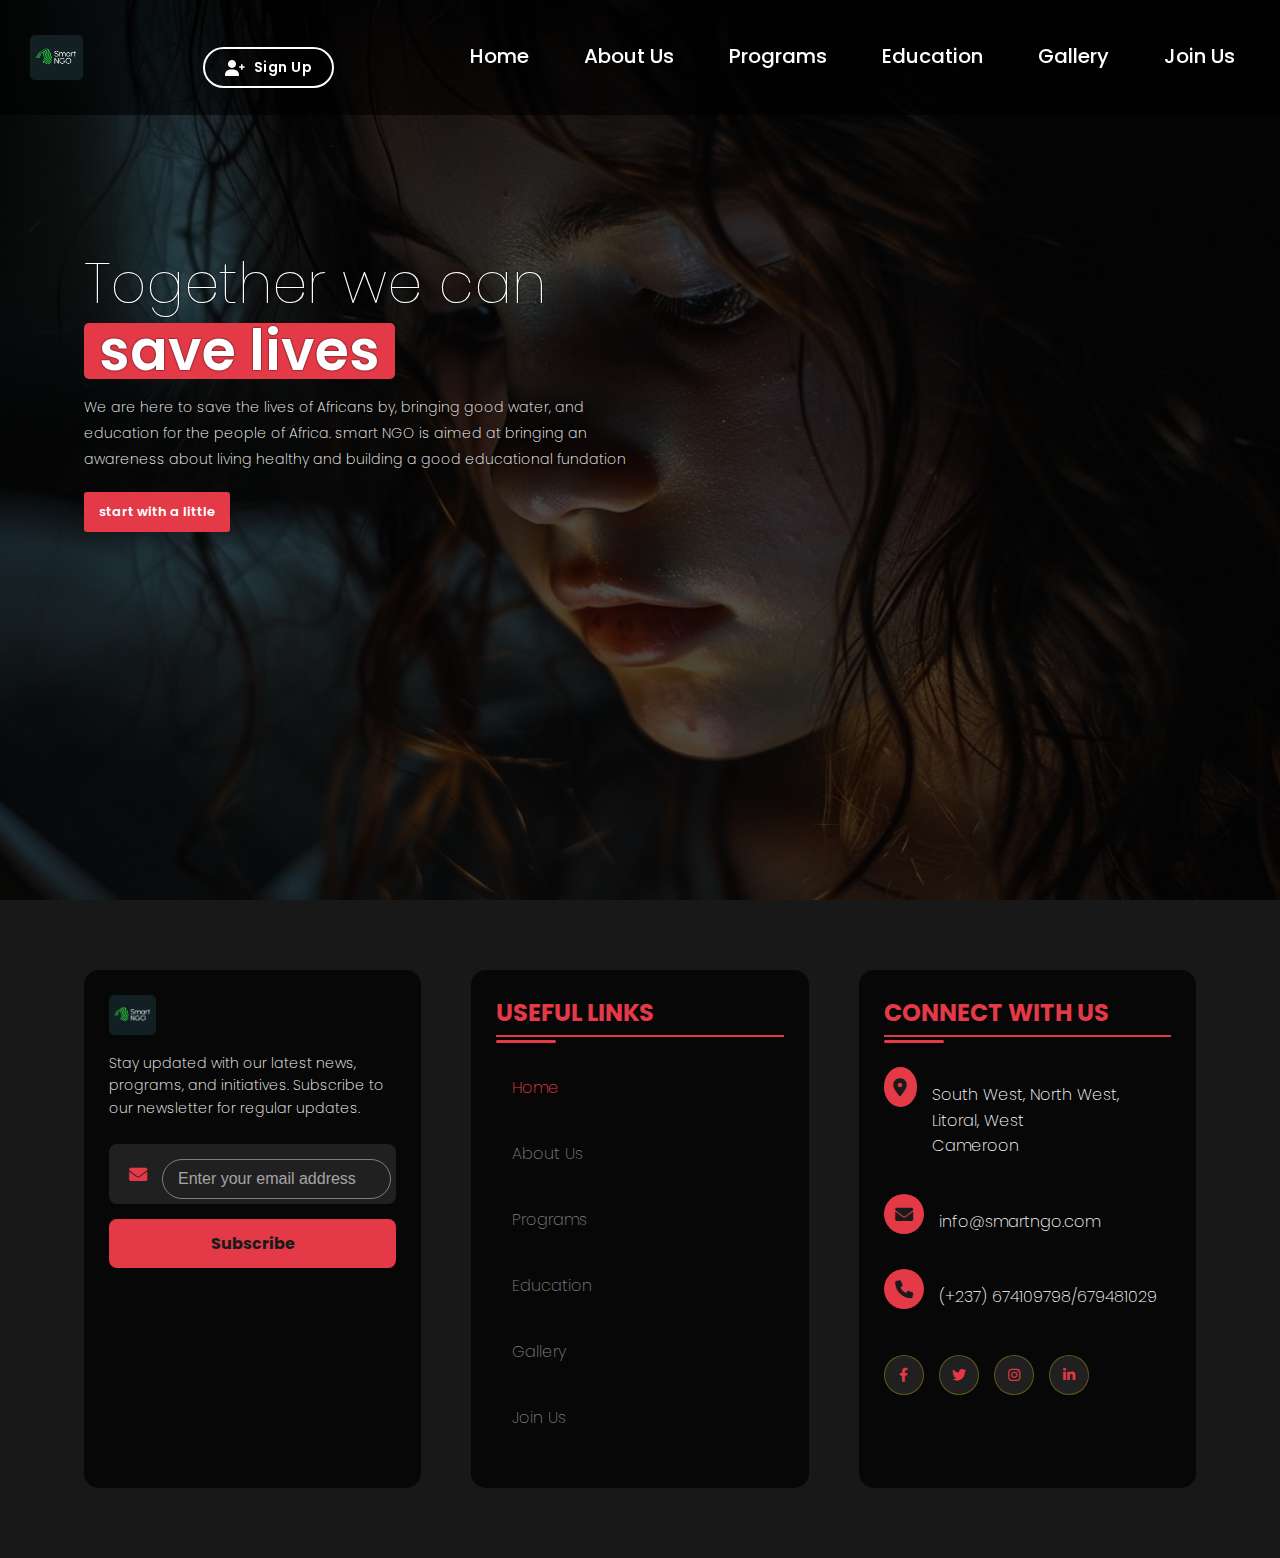
==== commit fe79fef9: "index.html" ====
--- a/index.html
+++ b/index.html
@@ -434,7 +434,7 @@
             width: 100%;
             min-height: 100vh;
             background: linear-gradient(rgba(0,0,0,0.7), rgba(0,0,0,0.7)), 
-                        url('images/banner.jpg') center/cover;
+                        url('banner.jpg') center/cover;
             color: white;
             position: relative;
         }
@@ -885,7 +885,7 @@
         <header>
             <div class="container">
                 <div class="logo">
-                    <img src="images/smart logo.JPG" alt="NGO logo">
+                    <img src="smart logo.JPG" alt="NGO logo">
                 </div> 
                 
                 <div class="auth-buttons">
@@ -939,7 +939,7 @@
 <footer>
     <div class="container">
         <div class="newslettercontainer">
-            <img src="images/smart logo.JPG" alt="Smart NGO logo" />
+            <img src="smart logo.JPG" alt="Smart NGO logo" />
             <p>
                 Stay updated with our latest news, programs, and initiatives. Subscribe to our newsletter for regular updates.
             </p>
@@ -1384,4 +1384,4 @@
 </script>
 
 </body>
-</html>+</html>
